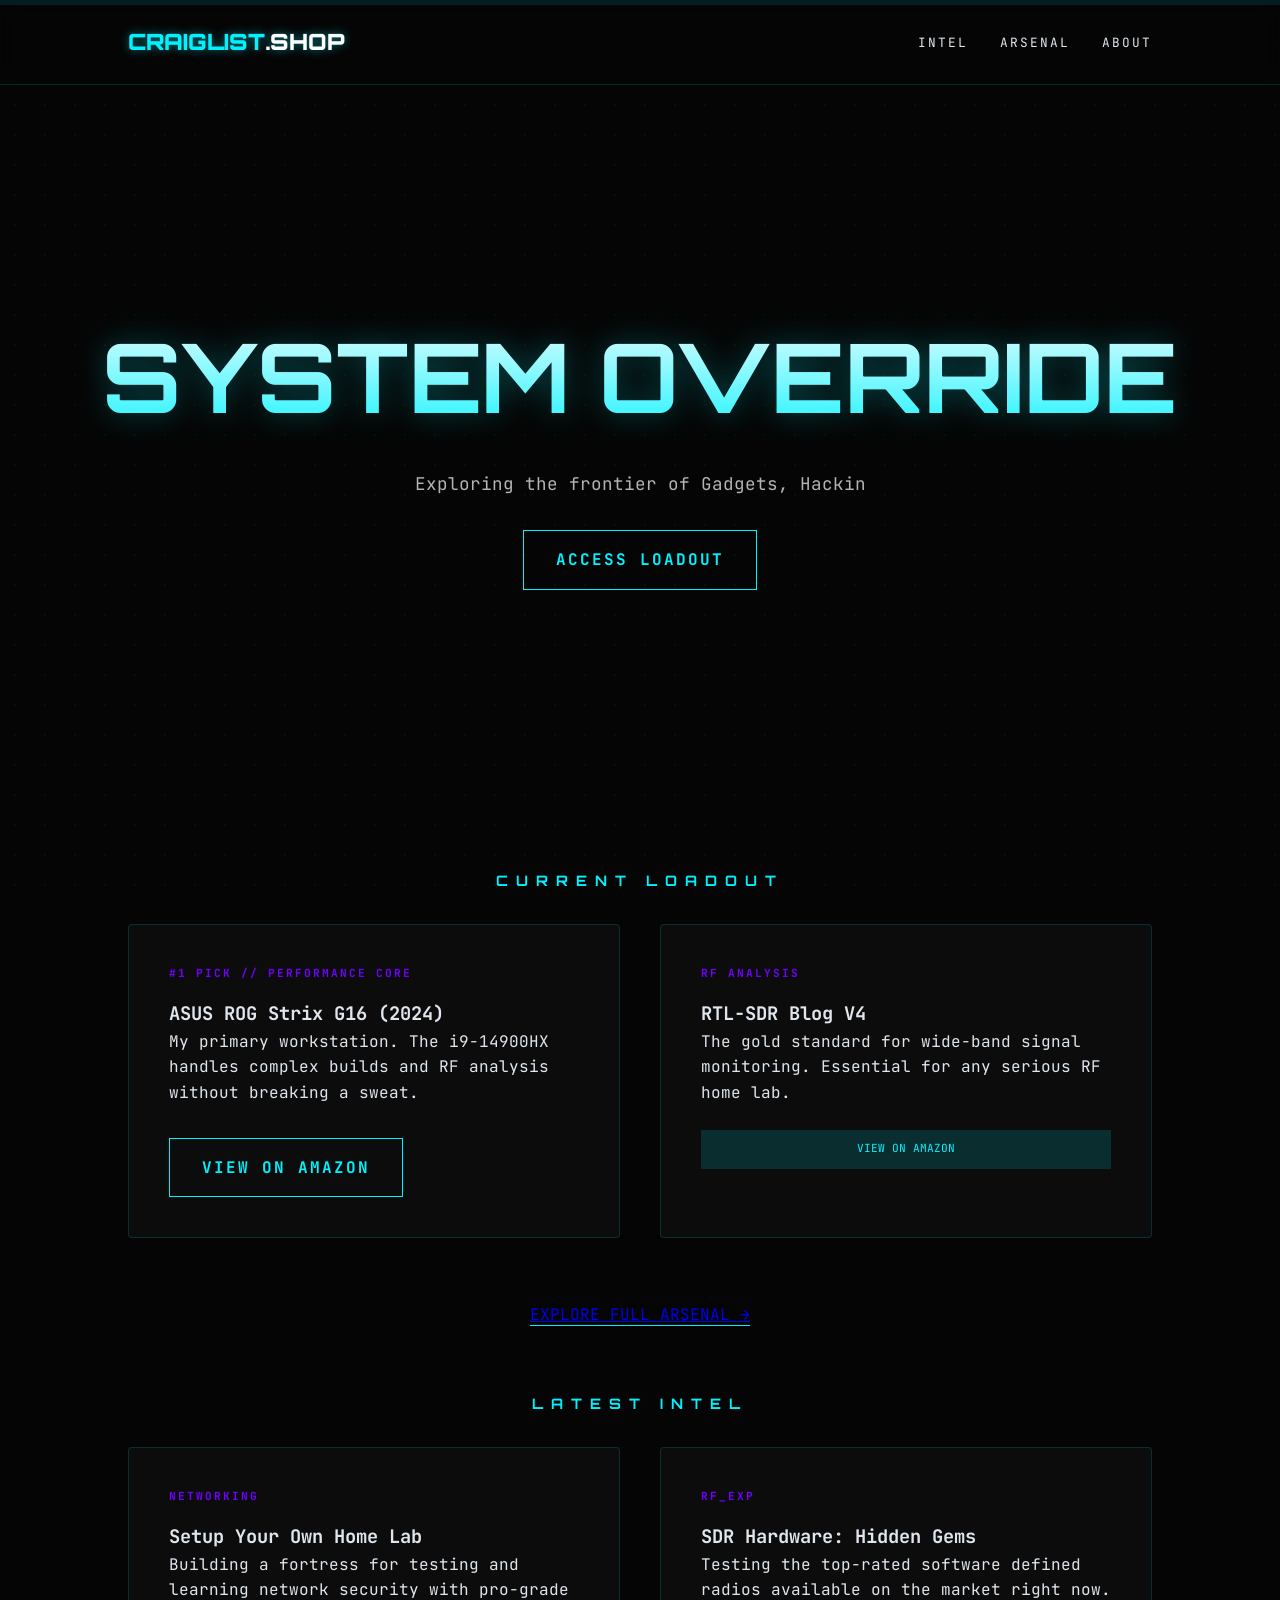
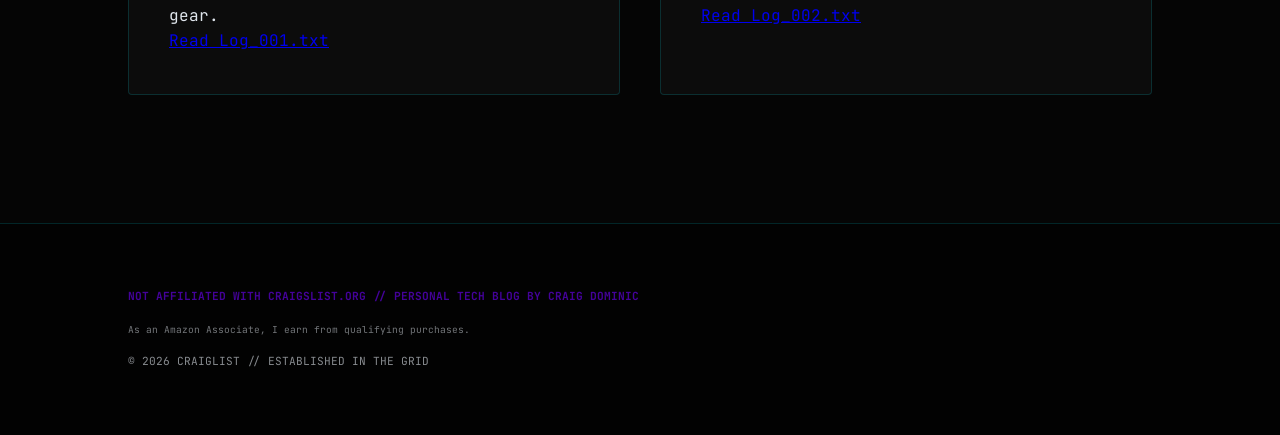
==== index.html @ 5b14e3fb "waiting for new changes to get arsenal lined up with the intended goal and the top gear sections" ====
<!DOCTYPE html>
<html lang="en">
<head>
    <meta charset="UTF-8">
    <meta name="viewport" content="width=device-width, initial-scale=1.0">
    <title>Craiglist | Expert Tech Reviews & RF Analysis</title>
    <link href="https://fonts.googleapis.com/css2?family=JetBrains+Mono:wght@400;700&family=Orbitron:wght@400;900&display=swap" rel="stylesheet">
    <link rel="stylesheet" href="styles.css">
</head>
<body>
    <div class="scanline"></div>
    <div class="grid-overlay"></div> 
    
    <header>
        <nav>
            <div class="logo">CRAIGLIST<span class="cursor-blink">.SHOP</span></div>
            <ul>
                <li><a href="#intel" class="nav-link">INTEL</a></li>
                <li><a href="arsenal.html" class="nav-link">ARSENAL</a></li>
                <li><a href="about.html" class="nav-link">ABOUT</a></li>
            </ul>
        </nav>
    </header>

    <section class="hero">
        <div class="hero-content">
            <h1 class="glitch" data-text="SYSTEM OVERRIDE">SYSTEM OVERRIDE</h1>
            <p class="subtitle" id="typewriter"></p>
            <div class="hero-actions">
                <a href="#loadout" class="btn-primary">ACCESS LOADOUT</a>
            </div>
        </div>
    </section>

    <main>
        <section id="loadout">
            <h2 class="section-title">CURRENT LOADOUT</h2>
            <div class="grid">
                <div class="item-card featured-item">
                    <div class="tag">#1 PICK // PERFORMANCE CORE</div>
                    <h3>ASUS ROG Strix G16 (2024)</h3>
                    <p>My primary workstation. The i9-14900HX handles complex builds and RF analysis without breaking a sweat.</p>
                    <a href="https://amzn.to/4rkGbmH" target="_blank" class="btn-primary" style="margin-top: 2rem;">VIEW ON AMAZON</a>
                </div>

                <div class="item-card">
                    <div class="tag">RF ANALYSIS</div>
                    <h3>RTL-SDR Blog V4</h3>
                    <p>The gold standard for wide-band signal monitoring. Essential for any serious RF home lab.</p>
                    <a href="https://amzn.to/3Fos7P3" target="_blank" class="btn-sm">VIEW ON AMAZON</a>
                </div>
            </div>
            
            <div style="text-align: center; margin-top: 4rem;">
                <a href="arsenal.html" class="nav-link" style="font-size: 1rem; border-bottom: 1px solid var(--primary);">EXPLORE FULL ARSENAL &rarr;</a>
            </div>
        </section>

        <section id="intel">
            <h2 class="section-title">LATEST INTEL</h2>
            <div class="grid">
                <article class="card">
                    <div class="tag">NETWORKING</div>
                    <h3>Setup Your Own Home Lab</h3>
                    <p>Building a fortress for testing and learning network security with pro-grade gear.</p>
                    <a href="#" class="read-more">Read Log_001.txt</a>
                </article>
                <article class="card">
                    <div class="tag">RF_EXP</div>
                    <h3>SDR Hardware: Hidden Gems</h3>
                    <p>Testing the top-rated software defined radios available on the market right now.</p>
                    <a href="#" class="read-more">Read Log_002.txt</a>
                </article>
            </div>
        </section>
    </main>

    <footer>
        <div class="footer-content">
            <p class="disclaimer">NOT AFFILIATED WITH CRAIGSLIST.ORG // PERSONAL TECH BLOG BY CRAIG DOMINIC</p>
            <p class="affiliate-disclosure" style="font-size: 0.6rem; opacity: 0.5; margin-bottom: 1rem;">
                As an Amazon Associate, I earn from qualifying purchases.
            </p>
            <p>&copy; 2026 CRAIGLIST // ESTABLISHED IN THE GRID</p>
        </div>
    </footer>

    <script>
        // 1. Typewriter Effect
        const text = "Exploring the frontier of Gadgets, Hacking, and Tech Culture.";
        let i = 0;
        const speed = 40; 
        const target = document.getElementById('typewriter');

        function typeWriter() {
            if (i < text.length) {
                target.innerHTML += text.charAt(i);
                i++;
                setTimeout(typeWriter, speed);
            }
        }
        window.onload = typeWriter;

        // 2. Mobile-Friendly Scroll Reveal
        const scrollCards = document.querySelectorAll('.card, .item-card');
        const observerOptions = { threshold: 0.15 };

        const observer = new IntersectionObserver((entries) => {
            entries.forEach(entry => {
                if (entry.isIntersecting) {
                    entry.target.style.opacity = "1";
                    entry.target.style.transform = "translateY(0) scale(1)";
                }
            });
        }, observerOptions);

        scrollCards.forEach(card => {
            card.style.opacity = "0";
            card.style.transform = "translateY(20px) scale(0.95)";
            card.style.transition = "all 0.6s cubic-bezier(0.175, 0.885, 0.32, 1.275)";
            observer.observe(card);
        });

        // 3. Desktop 3D Tilt Effect
        if (window.matchMedia("(min-width: 769px)").matches) {
            scrollCards.forEach(card => {
                card.addEventListener('mousemove', (e) => {
                    const rect = card.getBoundingClientRect();
                    const x = e.clientX - rect.left;
                    const y = e.clientY - rect.top;
                    const centerX = rect.width / 2;
                    const centerY = rect.height / 2;
                    const rotateX = (y - centerY) / 15;
                    const rotateY = (centerX - x) / 15;
                    card.style.transform = `perspective(1000px) rotateX(${rotateX}deg) rotateY(${rotateY}deg) scale3d(1.05, 1.05, 1.05)`;
                });
                card.addEventListener('mouseleave', () => {
                    card.style.transform = `perspective(1000px) rotateX(0deg) rotateY(0deg) scale3d(1, 1, 1)`;
                });
            });
        }
    </script>
</body>
</html>
---- styles.css ----
:root {
    --bg: #050505;
    --primary: #00f2ff; /* Modern Neon Cyan */
    --accent: #7000ff;  /* Cyber Purple */
    --text: #e0e6ed;
    --card-bg: rgba(255, 255, 255, 0.03);
    --border: rgba(0, 242, 255, 0.15);
}

* { margin: 0; padding: 0; box-sizing: border-box; cursor: crosshair; }

body {
    background-color: var(--bg);
    color: var(--text);
    font-family: 'JetBrains Mono', monospace;
    line-height: 1.6;
    overflow-x: hidden;
}

/* Background Texture */
.grid-overlay {
    position: fixed;
    top: 0; left: 0;
    width: 100%; height: 100%;
    background-image: radial-gradient(var(--border) 1px, transparent 1px);
    background-size: 30px 30px;
    z-index: -1;
    opacity: 0.3;
}

/* Scanline Effect */
.scanline {
    width: 100%; height: 5px;
    background: rgba(0, 242, 255, 0.1);
    position: fixed; top: 0; left: 0;
    pointer-events: none; z-index: 100;
    animation: scan 6s linear infinite;
}

@keyframes scan {
    0% { top: -100px; }
    100% { top: 100%; }
}

/* Navigation */
header {
    padding: 1.5rem 10%;
    backdrop-filter: blur(10px);
    border-bottom: 1px solid var(--border);
    position: sticky; top: 0; z-index: 50;
}

nav { display: flex; justify-content: space-between; align-items: center; }

.logo {
    font-family: 'Orbitron', sans-serif;
    font-weight: 900; font-size: 1.4rem;
    color: var(--primary);
    text-shadow: 0 0 10px rgba(0, 242, 255, 0.5);
}

.cursor-blink { animation: blink 1s step-end infinite; color: #fff; }
@keyframes blink { 50% { opacity: 0; } }

nav ul { display: flex; list-style: none; }
nav ul li { margin-left: 2rem; }
nav ul li a { 
    color: var(--text); 
    text-decoration: none; 
    font-size: 0.8rem; 
    letter-spacing: 2px;
    transition: 0.3s;
}
nav ul li a:hover { color: var(--primary); text-shadow: 0 0 5px var(--primary); }

/* Hero Section */
.hero {
    height: 80vh;
    display: flex; align-items: center; justify-content: center;
    text-align: center;
}

.hero h1 {
    font-family: 'Orbitron', sans-serif;
    font-size: clamp(3rem, 10vw, 6rem);
    margin-bottom: 1rem;
    background: linear-gradient(to bottom, #fff, var(--primary));
    -webkit-background-clip: text;
    -webkit-text-fill-color: transparent;
    filter: drop-shadow(0 0 15px rgba(0, 242, 255, 0.3));
}

.subtitle {
    font-size: 1.1rem;
    color: rgba(255,255,255,0.7);
    min-height: 1.6em; /* Prevents layout jump during typing */
}

/* Grid System */
.section-title {
    color: var(--primary);
    margin: 4rem 0 2rem; text-align: center;
    font-family: 'Orbitron', sans-serif;
    letter-spacing: 8px; font-size: 0.9rem;
}

.grid {
    display: grid;
    grid-template-columns: repeat(auto-fit, minmax(320px, 1fr));
    gap: 2.5rem; padding: 0 10%;
}

/* Glass Cards */
.card, .item-card {
    background: var(--card-bg);
    border: 1px solid var(--border);
    border-radius: 4px; /* Slight round for modern look */
    padding: 2.5rem;
    transition: transform 0.1s ease-out, border 0.3s;
    transform-style: preserve-3d;
}

.card:hover, .item-card:hover {
    border-color: var(--primary);
    box-shadow: 0 0 40px rgba(0, 242, 255, 0.1);
}

.tag { color: var(--accent); font-size: 0.7rem; font-weight: bold; margin-bottom: 1rem; letter-spacing: 2px; }

/* Buttons */
.btn-primary {
    display: inline-block;
    background: transparent;
    color: var(--primary);
    border: 1px solid var(--primary);
    padding: 1rem 2rem;
    text-decoration: none;
    font-weight: bold;
    margin-top: 2rem;
    transition: 0.3s;
    letter-spacing: 2px;
}

.btn-primary:hover {
    background: var(--primary);
    color: #000;
    box-shadow: 0 0 20px var(--primary);
}

.btn-sm {
    display: block;
    text-align: center;
    background: var(--border);
    color: var(--primary);
    padding: 0.6rem;
    text-decoration: none;
    font-size: 0.7rem;
    margin-top: 1.5rem;
    border: 1px solid transparent;
}

.btn-sm:hover { border-color: var(--primary); background: transparent; }

.about-content { padding: 4rem 0; max-width: 800px; margin: 0 auto; }

.about-content h1 { font-family: 'Plus Jakarta Sans', sans-serif; font-size: 3rem; margin-bottom: 2rem; }

.bio-text p { margin-bottom: 1.5rem; font-size: 1.1rem; color: var(--text-muted); }

.legal-box { 
    background: var(--accent); 
    padding: 2rem; 
    border-radius: 12px; 
    margin-top: 3rem; 
    border-left: 4px solid var(--primary);
}
.legal-box h3 { font-size: 0.9rem; margin-bottom: 0.5rem; color: var(--text-main); }
.legal-box p { font-size: 0.85rem; margin-bottom: 0; }

nav ul li a.active { color: var(--primary); }


/* arsenal layout */

/* Arsenal Specific Styles */
.arsenal-header { text-align: center; margin-bottom: 4rem; }
.arsenal-header h1 { font-family: 'Plus Jakarta Sans', sans-serif; font-size: 3.5rem; margin: 1rem 0; }

.featured-pick {
    background: var(--white);
    border: 1px solid #e2e8f0;
    border-radius: 24px;
    padding: 4rem;
    margin-bottom: 4rem;
    position: relative;
    overflow: hidden;
    box-shadow: 0 20px 40px rgba(0,0,0,0.03);
}

.pick-badge {
    position: absolute;
    top: 2rem; left: 2rem;
    background: var(--primary);
    color: white;
    padding: 0.5rem 1rem;
    border-radius: 6px;
    font-size: 0.7rem;
    font-weight: 800;
    letter-spacing: 1px;
}

.pick-info h2 { font-family: 'Plus Jakarta Sans', sans-serif; font-size: 2.5rem; margin-bottom: 1.5rem; }
.pick-description { font-size: 1.1rem; color: var(--text-muted); margin-bottom: 2rem; max-width: 700px; }

.spec-list { list-style: none; margin-bottom: 2.5rem; display: grid; grid-template-columns: 1fr 1fr; gap: 1rem; }
.spec-list li { font-size: 0.9rem; color: var(--text-main); }
.spec-list strong { color: var(--primary); }

.btn-amazon {
    display: inline-block;
    background: #FF9900; /* Amazon Orange */
    color: white;
    padding: 1rem 2.5rem;
    text-decoration: none;
    border-radius: 8px;
    font-weight: 700;
    transition: 0.3s;
}

.btn-amazon:hover { background: #e68a00; transform: translateY(-2px); box-shadow: 0 10px 20px rgba(255, 153, 0, 0.2); }

.placeholder { border: 2px dashed #e2e8f0; background: transparent; text-align: center; color: #94a3b8; }

/* Footer */
footer {
    margin-top: 8rem;
    padding: 4rem 10%;
    border-top: 1px solid var(--border);
    background: rgba(0,0,0,0.5);
}

.disclaimer {
    color: var(--accent);
    font-size: 0.7rem;
    margin-bottom: 1rem;
    font-weight: bold;
}

footer p { font-size: 0.7rem; opacity: 0.6; }
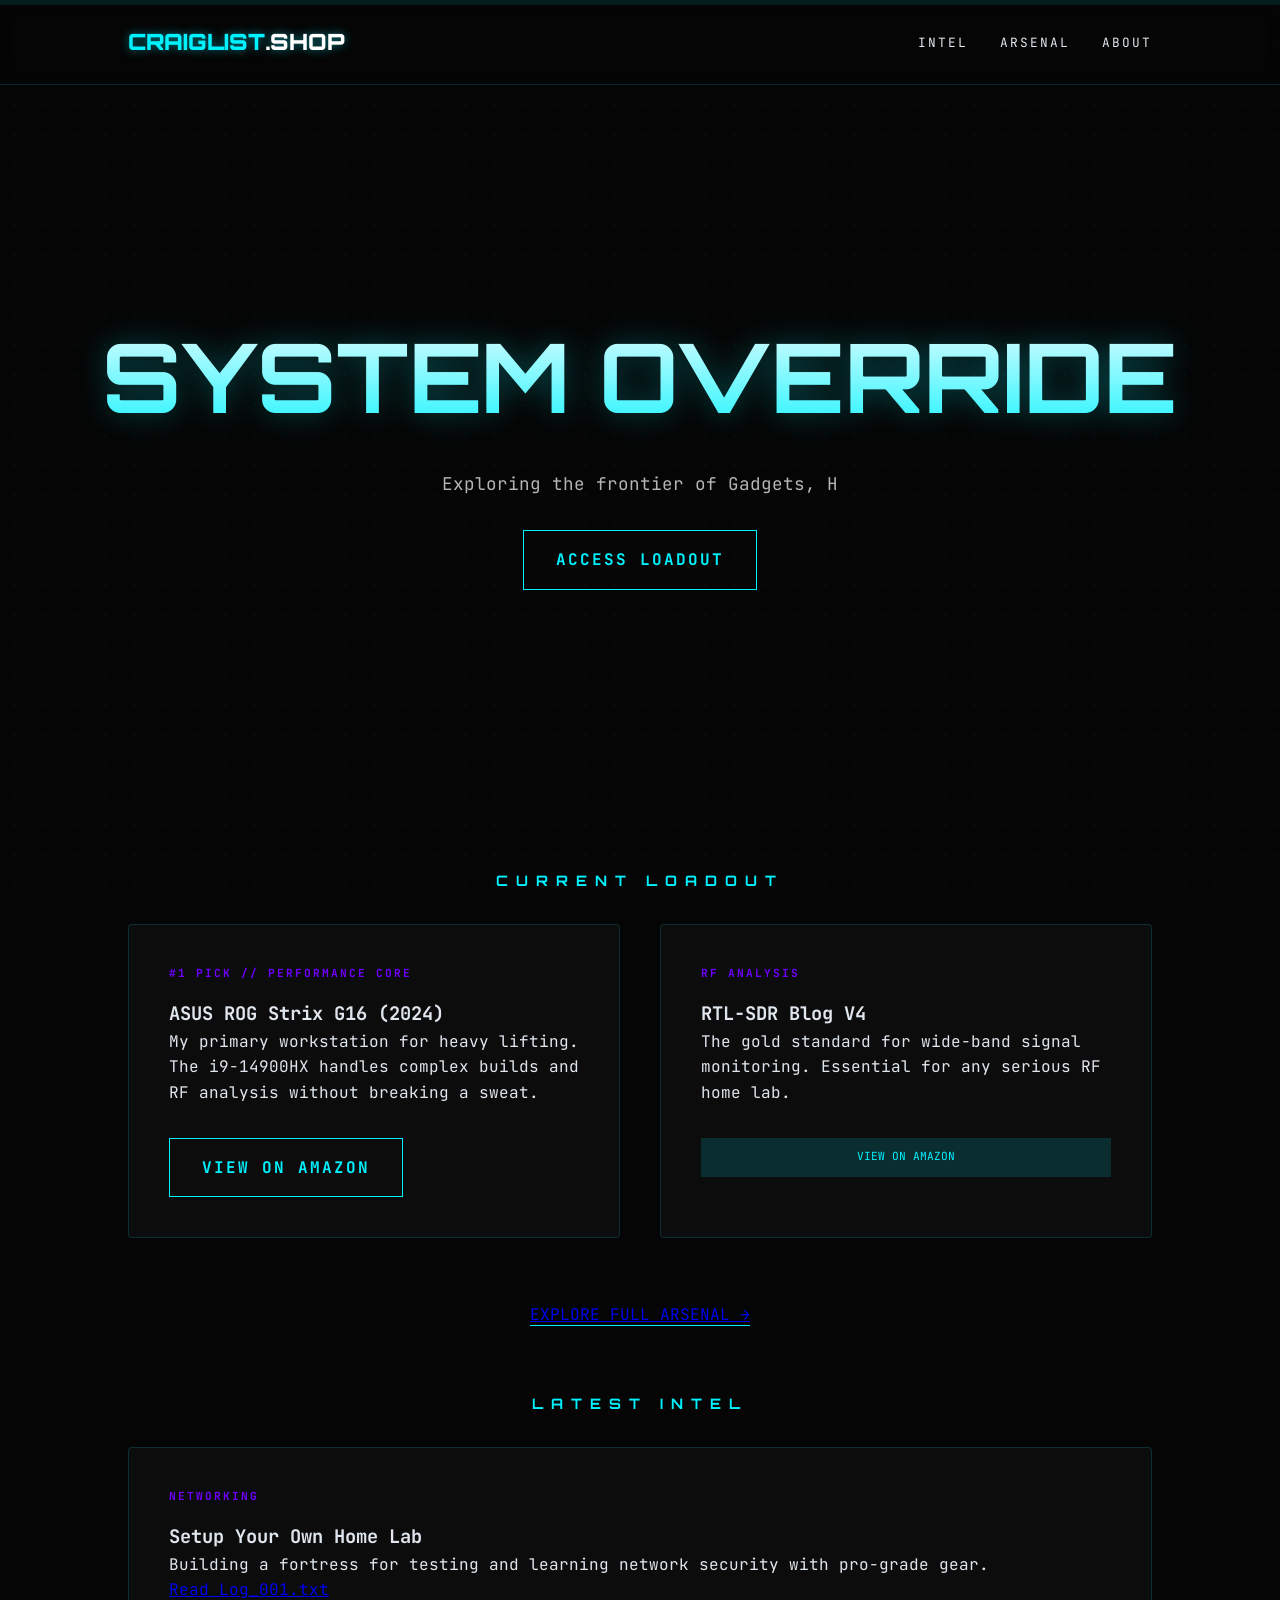
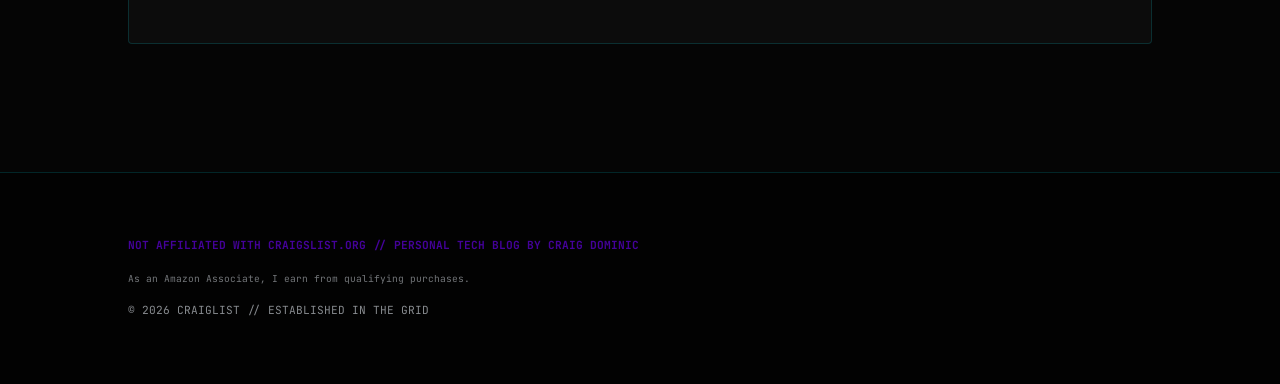
==== commit c50ce8f0: "created a data.json for adding new products to our page to make it simple in the future for adding a" ====
--- a/index.html
+++ b/index.html
@@ -35,21 +35,7 @@
     <main>
         <section id="loadout">
             <h2 class="section-title">CURRENT LOADOUT</h2>
-            <div class="grid">
-                <div class="item-card featured-item">
-                    <div class="tag">#1 PICK // PERFORMANCE CORE</div>
-                    <h3>ASUS ROG Strix G16 (2024)</h3>
-                    <p>My primary workstation. The i9-14900HX handles complex builds and RF analysis without breaking a sweat.</p>
-                    <a href="https://amzn.to/4rkGbmH" target="_blank" class="btn-primary" style="margin-top: 2rem;">VIEW ON AMAZON</a>
-                </div>
-
-                <div class="item-card">
-                    <div class="tag">RF ANALYSIS</div>
-                    <h3>RTL-SDR Blog V4</h3>
-                    <p>The gold standard for wide-band signal monitoring. Essential for any serious RF home lab.</p>
-                    <a href="https://amzn.to/3Fos7P3" target="_blank" class="btn-sm">VIEW ON AMAZON</a>
-                </div>
-            </div>
+            <div id="homepage-loadout-grid" class="grid"></div>
             
             <div style="text-align: center; margin-top: 4rem;">
                 <a href="arsenal.html" class="nav-link" style="font-size: 1rem; border-bottom: 1px solid var(--primary);">EXPLORE FULL ARSENAL &rarr;</a>
@@ -64,12 +50,6 @@
                     <h3>Setup Your Own Home Lab</h3>
                     <p>Building a fortress for testing and learning network security with pro-grade gear.</p>
                     <a href="#" class="read-more">Read Log_001.txt</a>
-                </article>
-                <article class="card">
-                    <div class="tag">RF_EXP</div>
-                    <h3>SDR Hardware: Hidden Gems</h3>
-                    <p>Testing the top-rated software defined radios available on the market right now.</p>
-                    <a href="#" class="read-more">Read Log_002.txt</a>
                 </article>
             </div>
         </section>
@@ -86,58 +66,70 @@
     </footer>
 
     <script>
-        // 1. Typewriter Effect
+        // 1. Fetch JSON Data and Populate Homepage
+        fetch('data.json')
+            .then(response => response.json())
+            .then(data => {
+                const grid = document.getElementById('homepage-loadout-grid');
+                // We only want the first 2 items for the homepage
+                const topTwo = data.loadout.slice(0, 2);
+
+                topTwo.forEach((item, index) => {
+                    const card = document.createElement('div');
+                    card.className = index === 0 ? 'item-card featured-item' : 'item-card';
+                    card.innerHTML = `
+                        <div class="tag">${index === 0 ? '#1 PICK // ' : ''}${item.category}</div>
+                        <h3>${item.name}</h3>
+                        <p>${item.description}</p>
+                        <a href="${item.link}" target="_blank" class="${index === 0 ? 'btn-primary' : 'btn-sm'}" style="margin-top: 2rem;">VIEW ON AMAZON</a>
+                    `;
+                    grid.appendChild(card);
+                    // Initialize animations for new cards
+                    observeCard(card);
+                });
+            });
+
+        // 2. Typewriter Effect
         const text = "Exploring the frontier of Gadgets, Hacking, and Tech Culture.";
         let i = 0;
-        const speed = 40; 
         const target = document.getElementById('typewriter');
-
         function typeWriter() {
             if (i < text.length) {
                 target.innerHTML += text.charAt(i);
                 i++;
-                setTimeout(typeWriter, speed);
+                setTimeout(typeWriter, 40);
             }
         }
         window.onload = typeWriter;
 
-        // 2. Mobile-Friendly Scroll Reveal
-        const scrollCards = document.querySelectorAll('.card, .item-card');
-        const observerOptions = { threshold: 0.15 };
-
-        const observer = new IntersectionObserver((entries) => {
-            entries.forEach(entry => {
-                if (entry.isIntersecting) {
-                    entry.target.style.opacity = "1";
-                    entry.target.style.transform = "translateY(0) scale(1)";
-                }
-            });
-        }, observerOptions);
-
-        scrollCards.forEach(card => {
+        // 3. Animation Logic (Scroll Reveal & 3D Tilt)
+        function observeCard(card) {
             card.style.opacity = "0";
             card.style.transform = "translateY(20px) scale(0.95)";
             card.style.transition = "all 0.6s cubic-bezier(0.175, 0.885, 0.32, 1.275)";
+            
+            const observer = new IntersectionObserver((entries) => {
+                entries.forEach(entry => {
+                    if (entry.isIntersecting) {
+                        entry.target.style.opacity = "1";
+                        entry.target.style.transform = "translateY(0) scale(1)";
+                    }
+                });
+            }, { threshold: 0.15 });
+            
             observer.observe(card);
-        });
 
-        // 3. Desktop 3D Tilt Effect
-        if (window.matchMedia("(min-width: 769px)").matches) {
-            scrollCards.forEach(card => {
+            if (window.matchMedia("(min-width: 769px)").matches) {
                 card.addEventListener('mousemove', (e) => {
                     const rect = card.getBoundingClientRect();
-                    const x = e.clientX - rect.left;
-                    const y = e.clientY - rect.top;
-                    const centerX = rect.width / 2;
-                    const centerY = rect.height / 2;
-                    const rotateX = (y - centerY) / 15;
-                    const rotateY = (centerX - x) / 15;
+                    const rotateX = (e.clientY - rect.top - rect.height/2) / 15;
+                    const rotateY = (rect.width/2 - (e.clientX - rect.left)) / 15;
                     card.style.transform = `perspective(1000px) rotateX(${rotateX}deg) rotateY(${rotateY}deg) scale3d(1.05, 1.05, 1.05)`;
                 });
                 card.addEventListener('mouseleave', () => {
                     card.style.transform = `perspective(1000px) rotateX(0deg) rotateY(0deg) scale3d(1, 1, 1)`;
                 });
-            });
+            }
         }
     </script>
 </body>
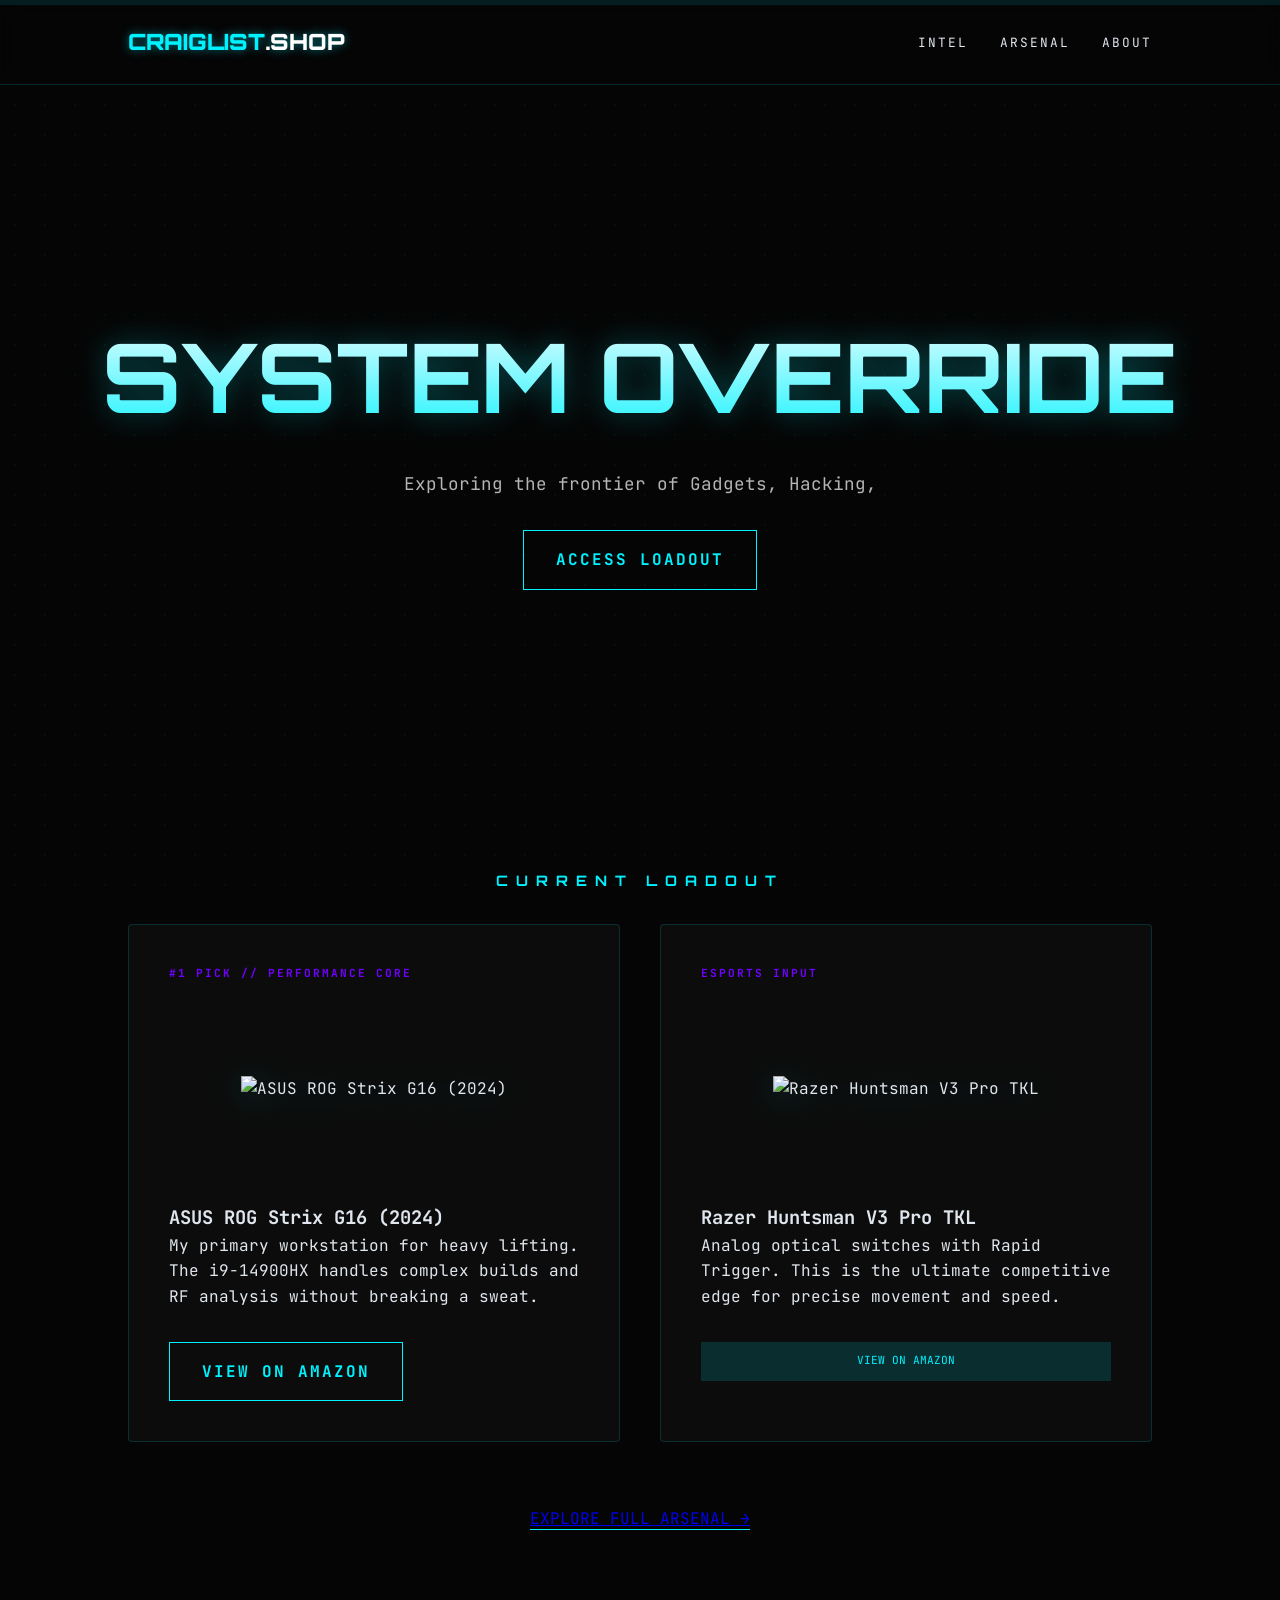
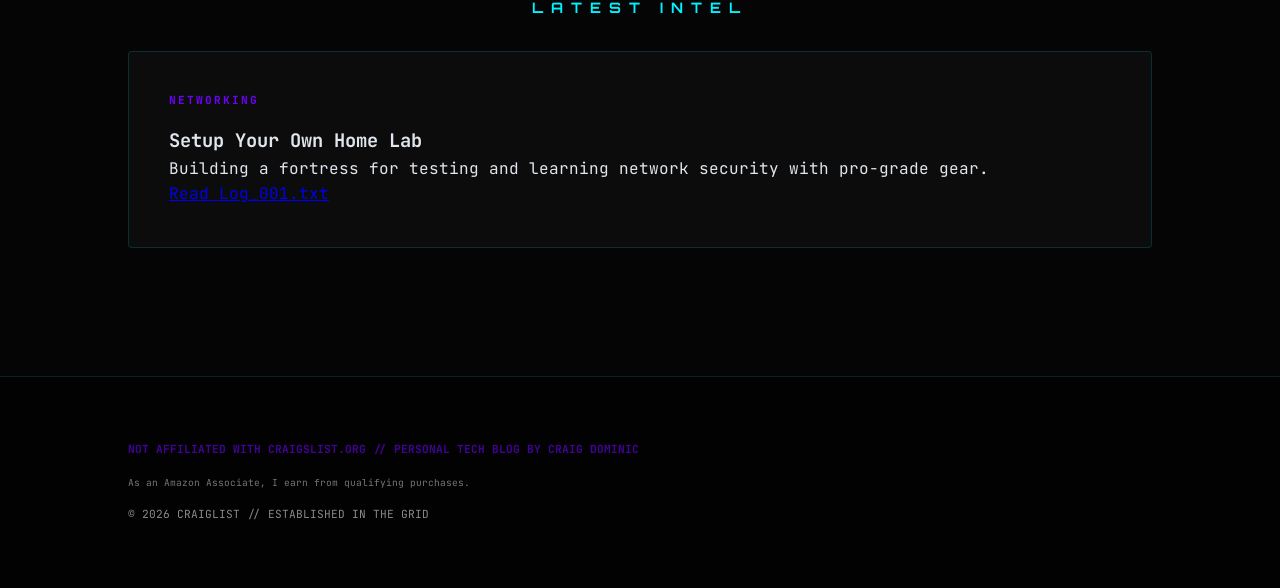
==== commit e229ca43: "adding support for images still" ====
--- a/index.html
+++ b/index.html
@@ -66,28 +66,35 @@
     </footer>
 
     <script>
-        // 1. Fetch JSON Data and Populate Homepage
+        // 1. Fetch JSON Data and Populate Homepage with Images
         fetch('data.json')
             .then(response => response.json())
             .then(data => {
                 const grid = document.getElementById('homepage-loadout-grid');
-                // We only want the first 2 items for the homepage
+                // Slice for Top 2 items on Home Page
                 const topTwo = data.loadout.slice(0, 2);
 
                 topTwo.forEach((item, index) => {
                     const card = document.createElement('div');
                     card.className = index === 0 ? 'item-card featured-item' : 'item-card';
+                    
                     card.innerHTML = `
                         <div class="tag">${index === 0 ? '#1 PICK // ' : ''}${item.category}</div>
+                        
+                        <div class="card-img-wrapper">
+                            <img src="${item.image}" alt="${item.name}" class="home-card-img">
+                        </div>
+
                         <h3>${item.name}</h3>
                         <p>${item.description}</p>
                         <a href="${item.link}" target="_blank" class="${index === 0 ? 'btn-primary' : 'btn-sm'}" style="margin-top: 2rem;">VIEW ON AMAZON</a>
                     `;
+                    
                     grid.appendChild(card);
-                    // Initialize animations for new cards
                     observeCard(card);
                 });
-            });
+            })
+            .catch(err => console.error("Error loading loadout data:", err));
 
         // 2. Typewriter Effect
         const text = "Exploring the frontier of Gadgets, Hacking, and Tech Culture.";
--- a/styles.css
+++ b/styles.css
@@ -231,6 +231,125 @@
 
 .placeholder { border: 2px dashed #e2e8f0; background: transparent; text-align: center; color: #94a3b8; }
 
+/*mobile*/ 
+
+/* Mobile Optimization Overrides */
+@media (max-width: 768px) {
+    * { cursor: auto; } /* Remove crosshair on mobile */
+
+    header {
+        padding: 1rem 5%;
+    }
+
+    nav {
+        flex-direction: column;
+        gap: 1rem;
+    }
+
+    nav ul {
+        gap: 1rem;
+        justify-content: center;
+        width: 100%;
+    }
+
+    .hero h1 {
+        font-size: 2.5rem; /* Scales down the big header */
+    }
+
+    .grid {
+        padding: 0 5%;
+        grid-template-columns: 1fr; /* Single column on mobile */
+    }
+
+    .featured-pick {
+        padding: 2rem 1.5rem;
+    }
+
+    .pick-info h2 {
+        font-size: 1.8rem;
+    }
+
+    .spec-list {
+        grid-template-columns: 1fr; /* Specs stack on mobile */
+    }
+
+    /* Keep the glass effect strong on mobile */
+    .card, .item-card, .featured-pick {
+        backdrop-filter: blur(15px);
+        -webkit-backdrop-filter: blur(15px);
+    }
+
+} 
+
+/*new layout design for product images */
+
+/* Arsenal Side-by-Side Layout */
+.flex-layout {
+    display: flex;
+    align-items: center;
+    justify-content: space-between;
+    gap: 3rem;
+}
+
+.pick-info {
+    flex: 1; /* Takes up most of the space */
+}
+
+.pick-image {
+    flex: 0 0 350px; /* Fixed width for the image area */
+    display: flex;
+    justify-content: center;
+}
+
+.pick-image img {
+    width: 100%;
+    max-height: 300px;
+    object-fit: contain;
+    border-radius: 12px;
+    filter: drop-shadow(0 10px 20px rgba(0,0,0,0.2));
+}
+
+/* Mobile Fix: Stack them when screen is small */
+@media (max-width: 992px) {
+    .flex-layout {
+        flex-direction: column-reverse;
+        text-align: center;
+    }
+    .pick-image {
+        flex: 0 0 auto;
+        width: 100%;
+        margin-bottom: 2rem;
+    }
+    .spec-list {
+        grid-template-columns: 1fr;
+    }
+}
+
+/*adding product images styles to index page*/
+
+.card-img-wrapper {
+    width: 100%;
+    height: 180px; /* Fixed height for homepage grid consistency */
+    display: flex;
+    justify-content: center;
+    align-items: center;
+    margin-bottom: 1.5rem;
+    overflow: hidden;
+}
+
+.home-card-img {
+    max-width: 100%;
+    max-height: 100%;
+    object-fit: contain;
+    filter: drop-shadow(0 5px 15px rgba(0, 242, 255, 0.2));
+    transition: 0.3s ease;
+}
+
+.item-card:hover .home-card-img {
+    transform: scale(1.1);
+    filter: drop-shadow(0 5px 20px rgba(0, 242, 255, 0.4));
+}
+
 /* Footer */
 footer {
     margin-top: 8rem;
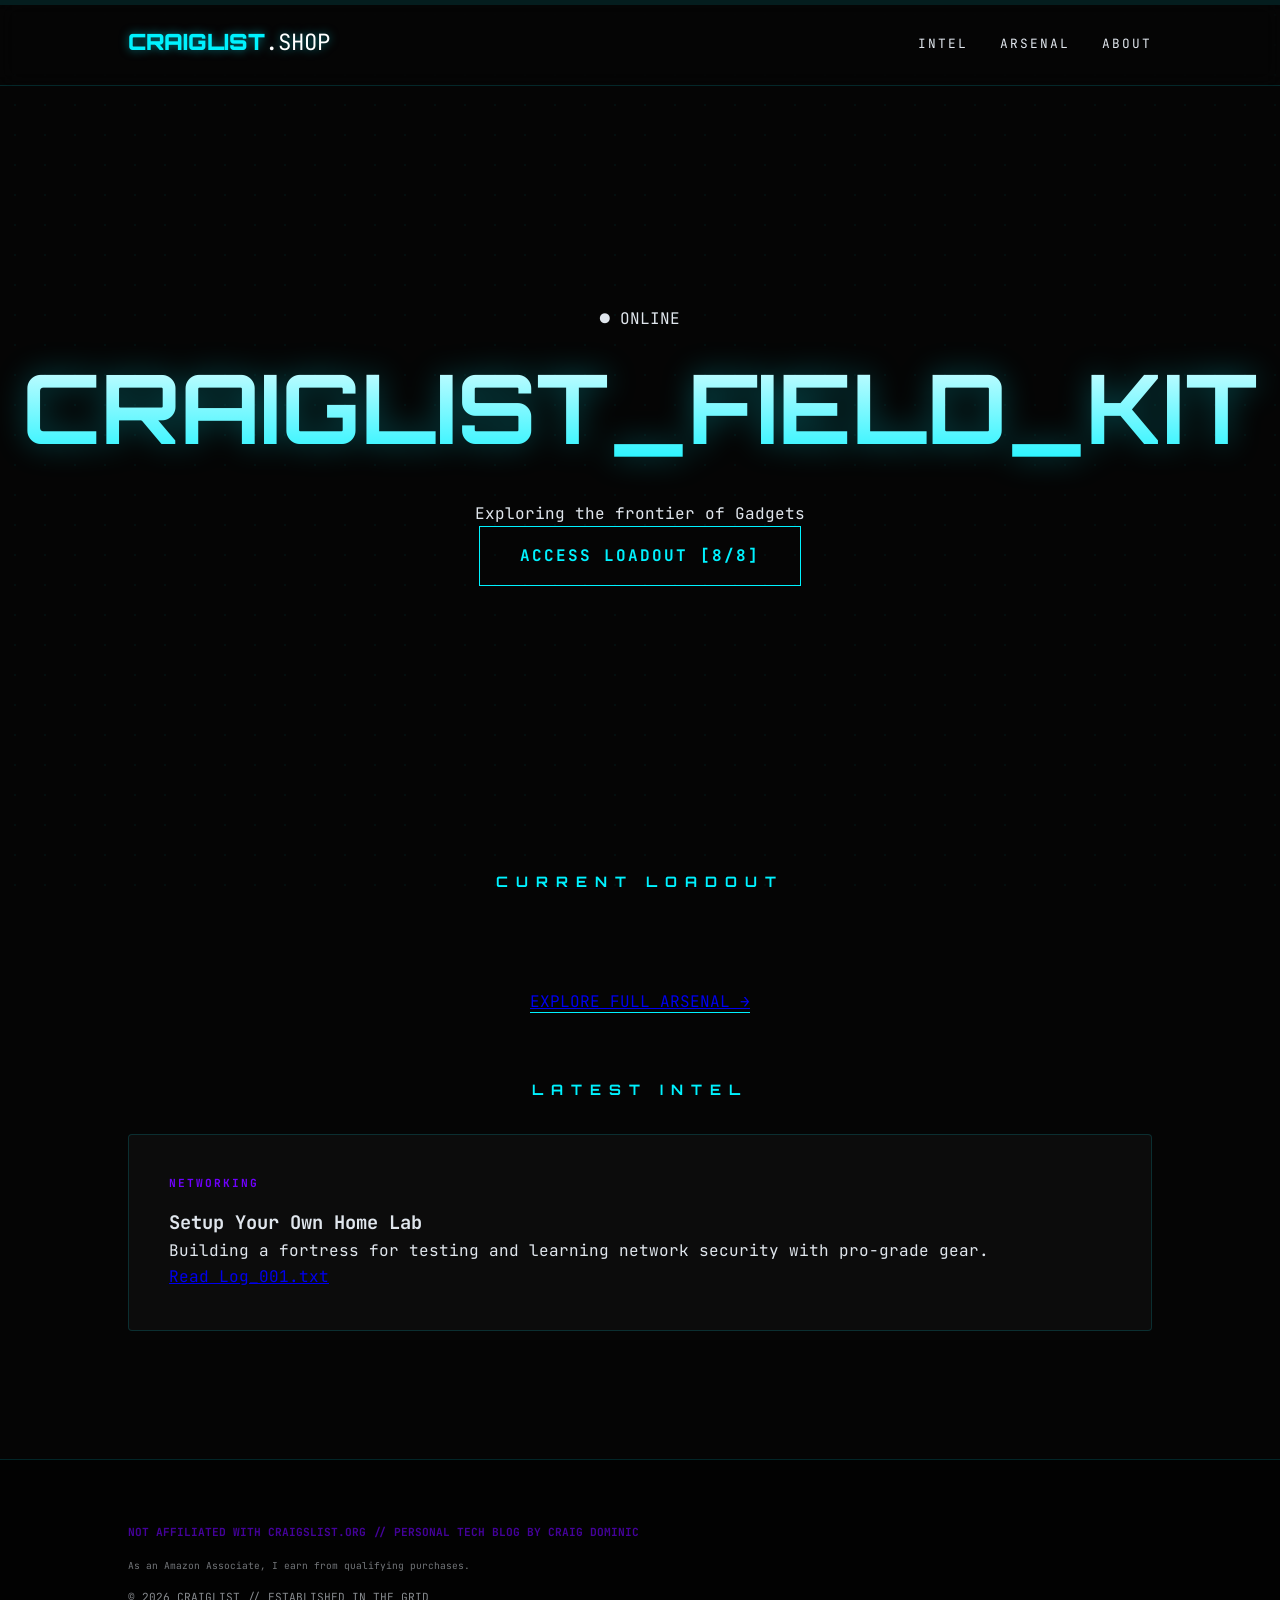
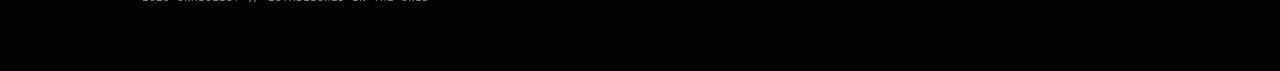
==== commit 83f78fbc: "adding more new products to our list." ====
--- a/index.html
+++ b/index.html
@@ -23,14 +23,21 @@
     </header>
 
     <section class="hero">
-        <div class="hero-content">
-            <h1 class="glitch" data-text="SYSTEM OVERRIDE">SYSTEM OVERRIDE</h1>
-            <p class="subtitle" id="typewriter"></p>
-            <div class="hero-actions">
-                <a href="#loadout" class="btn-primary">ACCESS LOADOUT</a>
-            </div>
+    <div class="hero-content">
+        <div class="terminal-header">
+            <span class="status-indicator">● ONLINE</span>
+            <h1 class="glitch" data-text="CRAIGLIST_FIELD_KIT">CRAIGLIST_FIELD_KIT</h1>
         </div>
-    </section>
+        
+        <div class="status-log">
+            <p id="typewriter" class="terminal-text"></p>
+        </div>
+
+        <div class="hero-actions">
+            <a href="#loadout" class="btn-primary">ACCESS LOADOUT [8/8]</a>
+        </div>
+    </div>
+</section>
 
     <main>
         <section id="loadout">
--- a/styles.css
+++ b/styles.css
@@ -1,3 +1,4 @@
+/* --- ROOT VARIABLES --- */
 :root {
     --bg: #050505;
     --primary: #00f2ff; /* Modern Neon Cyan */
@@ -5,8 +6,11 @@
     --text: #e0e6ed;
     --card-bg: rgba(255, 255, 255, 0.03);
     --border: rgba(0, 242, 255, 0.15);
-}
-
+    --white: #ffffff;
+    --text-muted: #94a3b8;
+}
+
+/* --- GLOBAL STYLES --- */
 * { margin: 0; padding: 0; box-sizing: border-box; cursor: crosshair; }
 
 body {
@@ -17,7 +21,7 @@
     overflow-x: hidden;
 }
 
-/* Background Texture */
+/* --- BACKGROUND & EFFECTS --- */
 .grid-overlay {
     position: fixed;
     top: 0; left: 0;
@@ -28,7 +32,6 @@
     opacity: 0.3;
 }
 
-/* Scanline Effect */
 .scanline {
     width: 100%; height: 5px;
     background: rgba(0, 242, 255, 0.1);
@@ -42,7 +45,7 @@
     100% { top: 100%; }
 }
 
-/* Navigation */
+/* --- NAVIGATION --- */
 header {
     padding: 1.5rem 10%;
     backdrop-filter: blur(10px);
@@ -59,6 +62,7 @@
     text-shadow: 0 0 10px rgba(0, 242, 255, 0.5);
 }
 
+.logo span { font-family: 'JetBrains Mono', monospace; font-weight: 400; }
 .cursor-blink { animation: blink 1s step-end infinite; color: #fff; }
 @keyframes blink { 50% { opacity: 0; } }
 
@@ -71,9 +75,9 @@
     letter-spacing: 2px;
     transition: 0.3s;
 }
-nav ul li a:hover { color: var(--primary); text-shadow: 0 0 5px var(--primary); }
-
-/* Hero Section */
+nav ul li a:hover, nav ul li a.active { color: var(--primary); text-shadow: 0 0 5px var(--primary); }
+
+/* --- HERO SECTION --- */
 .hero {
     height: 80vh;
     display: flex; align-items: center; justify-content: center;
@@ -93,10 +97,10 @@
 .subtitle {
     font-size: 1.1rem;
     color: rgba(255,255,255,0.7);
-    min-height: 1.6em; /* Prevents layout jump during typing */
-}
-
-/* Grid System */
+    min-height: 1.6em;
+}
+
+/* --- GRID & CARDS --- */
 .section-title {
     color: var(--primary);
     margin: 4rem 0 2rem; text-align: center;
@@ -110,11 +114,10 @@
     gap: 2.5rem; padding: 0 10%;
 }
 
-/* Glass Cards */
 .card, .item-card {
     background: var(--card-bg);
     border: 1px solid var(--border);
-    border-radius: 4px; /* Slight round for modern look */
+    border-radius: 4px;
     padding: 2.5rem;
     transition: transform 0.1s ease-out, border 0.3s;
     transform-style: preserve-3d;
@@ -127,16 +130,92 @@
 
 .tag { color: var(--accent); font-size: 0.7rem; font-weight: bold; margin-bottom: 1rem; letter-spacing: 2px; }
 
-/* Buttons */
+/* --- PRODUCT IMAGES (INDEX) --- */
+.card-img-wrapper {
+    width: 100%;
+    height: 180px;
+    display: flex;
+    justify-content: center;
+    align-items: center;
+    margin-bottom: 1.5rem;
+    overflow: hidden;
+}
+
+.home-card-img {
+    max-width: 100%;
+    max-height: 100%;
+    object-fit: contain;
+    filter: drop-shadow(0 5px 15px rgba(0, 242, 255, 0.2));
+    transition: 0.3s ease;
+}
+
+.item-card:hover .home-card-img {
+    transform: scale(1.1);
+    filter: drop-shadow(0 5px 20px rgba(0, 242, 255, 0.4));
+}
+
+/* --- ARSENAL SPECIFIC LAYOUT --- */
+.arsenal-header { text-align: center; margin-bottom: 4rem; }
+.arsenal-header h1 { font-family: 'Plus Jakarta Sans', sans-serif; font-size: 3.5rem; margin: 1rem 0; }
+
+.featured-pick {
+    background: var(--card-bg);
+    border: 1px solid var(--border);
+    border-radius: 24px;
+    padding: 4rem;
+    margin-bottom: 4rem;
+    position: relative;
+    overflow: hidden;
+    backdrop-filter: blur(15px);
+}
+
+.flex-layout {
+    display: flex;
+    align-items: center;
+    justify-content: space-between;
+    gap: 3rem;
+}
+
+.pick-info { flex: 1; }
+.pick-badge {
+    position: absolute;
+    top: 2rem; left: 2rem;
+    background: var(--primary);
+    color: #000;
+    padding: 0.5rem 1rem;
+    border-radius: 6px;
+    font-size: 0.7rem;
+    font-weight: 800;
+    letter-spacing: 1px;
+}
+
+.pick-image {
+    flex: 0 0 350px;
+    display: flex;
+    justify-content: center;
+}
+
+.pick-image img {
+    width: 100%;
+    max-height: 300px;
+    object-fit: contain;
+    border-radius: 12px;
+    filter: drop-shadow(0 10px 20px rgba(0,0,0,0.2));
+}
+
+.spec-list { list-style: none; margin-bottom: 2.5rem; display: grid; grid-template-columns: 1fr 1fr; gap: 1rem; }
+.spec-list li { font-size: 0.9rem; color: var(--text); }
+.spec-list strong { color: var(--primary); }
+
+/* --- BUTTONS --- */
 .btn-primary {
     display: inline-block;
     background: transparent;
     color: var(--primary);
     border: 1px solid var(--primary);
-    padding: 1rem 2rem;
+    padding: 1rem 2.5rem;
     text-decoration: none;
     font-weight: bold;
-    margin-top: 2rem;
     transition: 0.3s;
     letter-spacing: 2px;
 }
@@ -146,6 +225,19 @@
     color: #000;
     box-shadow: 0 0 20px var(--primary);
 }
+
+.btn-amazon {
+    display: inline-block;
+    background: #FF9900; 
+    color: white;
+    padding: 1rem 2.5rem;
+    text-decoration: none;
+    border-radius: 8px;
+    font-weight: 700;
+    transition: 0.3s;
+}
+
+.btn-amazon:hover { background: #e68a00; transform: translateY(-2px); box-shadow: 0 10px 20px rgba(255, 153, 0, 0.2); }
 
 .btn-sm {
     display: block;
@@ -159,157 +251,20 @@
     border: 1px solid transparent;
 }
 
-.btn-sm:hover { border-color: var(--primary); background: transparent; }
-
-.about-content { padding: 4rem 0; max-width: 800px; margin: 0 auto; }
-
-.about-content h1 { font-family: 'Plus Jakarta Sans', sans-serif; font-size: 3rem; margin-bottom: 2rem; }
-
-.bio-text p { margin-bottom: 1.5rem; font-size: 1.1rem; color: var(--text-muted); }
-
-.legal-box { 
-    background: var(--accent); 
-    padding: 2rem; 
-    border-radius: 12px; 
-    margin-top: 3rem; 
-    border-left: 4px solid var(--primary);
-}
-.legal-box h3 { font-size: 0.9rem; margin-bottom: 0.5rem; color: var(--text-main); }
-.legal-box p { font-size: 0.85rem; margin-bottom: 0; }
-
-nav ul li a.active { color: var(--primary); }
-
-
-/* arsenal layout */
-
-/* Arsenal Specific Styles */
-.arsenal-header { text-align: center; margin-bottom: 4rem; }
-.arsenal-header h1 { font-family: 'Plus Jakarta Sans', sans-serif; font-size: 3.5rem; margin: 1rem 0; }
-
-.featured-pick {
-    background: var(--white);
-    border: 1px solid #e2e8f0;
-    border-radius: 24px;
-    padding: 4rem;
-    margin-bottom: 4rem;
-    position: relative;
-    overflow: hidden;
-    box-shadow: 0 20px 40px rgba(0,0,0,0.03);
-}
-
-.pick-badge {
-    position: absolute;
-    top: 2rem; left: 2rem;
-    background: var(--primary);
-    color: white;
-    padding: 0.5rem 1rem;
-    border-radius: 6px;
-    font-size: 0.7rem;
-    font-weight: 800;
-    letter-spacing: 1px;
-}
-
-.pick-info h2 { font-family: 'Plus Jakarta Sans', sans-serif; font-size: 2.5rem; margin-bottom: 1.5rem; }
-.pick-description { font-size: 1.1rem; color: var(--text-muted); margin-bottom: 2rem; max-width: 700px; }
-
-.spec-list { list-style: none; margin-bottom: 2.5rem; display: grid; grid-template-columns: 1fr 1fr; gap: 1rem; }
-.spec-list li { font-size: 0.9rem; color: var(--text-main); }
-.spec-list strong { color: var(--primary); }
-
-.btn-amazon {
-    display: inline-block;
-    background: #FF9900; /* Amazon Orange */
-    color: white;
-    padding: 1rem 2.5rem;
-    text-decoration: none;
-    border-radius: 8px;
-    font-weight: 700;
-    transition: 0.3s;
-}
-
-.btn-amazon:hover { background: #e68a00; transform: translateY(-2px); box-shadow: 0 10px 20px rgba(255, 153, 0, 0.2); }
-
-.placeholder { border: 2px dashed #e2e8f0; background: transparent; text-align: center; color: #94a3b8; }
-
-/*mobile*/ 
-
-/* Mobile Optimization Overrides */
-@media (max-width: 768px) {
-    * { cursor: auto; } /* Remove crosshair on mobile */
-
-    header {
-        padding: 1rem 5%;
-    }
-
-    nav {
-        flex-direction: column;
-        gap: 1rem;
-    }
-
-    nav ul {
-        gap: 1rem;
-        justify-content: center;
-        width: 100%;
-    }
-
-    .hero h1 {
-        font-size: 2.5rem; /* Scales down the big header */
-    }
-
-    .grid {
-        padding: 0 5%;
-        grid-template-columns: 1fr; /* Single column on mobile */
-    }
-
-    .featured-pick {
-        padding: 2rem 1.5rem;
-    }
-
-    .pick-info h2 {
-        font-size: 1.8rem;
-    }
-
-    .spec-list {
-        grid-template-columns: 1fr; /* Specs stack on mobile */
-    }
-
-    /* Keep the glass effect strong on mobile */
-    .card, .item-card, .featured-pick {
-        backdrop-filter: blur(15px);
-        -webkit-backdrop-filter: blur(15px);
-    }
-
-} 
-
-/*new layout design for product images */
-
-/* Arsenal Side-by-Side Layout */
-.flex-layout {
-    display: flex;
-    align-items: center;
-    justify-content: space-between;
-    gap: 3rem;
-}
-
-.pick-info {
-    flex: 1; /* Takes up most of the space */
-}
-
-.pick-image {
-    flex: 0 0 350px; /* Fixed width for the image area */
-    display: flex;
-    justify-content: center;
-}
-
-.pick-image img {
-    width: 100%;
-    max-height: 300px;
-    object-fit: contain;
-    border-radius: 12px;
-    filter: drop-shadow(0 10px 20px rgba(0,0,0,0.2));
-}
-
-/* Mobile Fix: Stack them when screen is small */
+/* --- FOOTER --- */
+footer {
+    margin-top: 8rem;
+    padding: 4rem 10%;
+    border-top: 1px solid var(--border);
+    background: rgba(0,0,0,0.5);
+}
+
+.disclaimer { color: var(--accent); font-size: 0.7rem; margin-bottom: 1rem; font-weight: bold; }
+footer p { font-size: 0.7rem; opacity: 0.6; }
+
+/* --- MOBILE OPTIMIZATION (BREAKPOINTS) --- */
+
+/* Medium Devices (Tablets/Laptops) */
 @media (max-width: 992px) {
     .flex-layout {
         flex-direction: column-reverse;
@@ -320,49 +275,26 @@
         width: 100%;
         margin-bottom: 2rem;
     }
-    .spec-list {
-        grid-template-columns: 1fr;
+}
+
+/* Small Devices (Phones) */
+@media (max-width: 768px) {
+    * { cursor: auto; }
+
+    header { padding: 1rem 5%; }
+    nav { flex-direction: column; gap: 1rem; }
+    nav ul { gap: 1rem; justify-content: center; width: 100%; }
+
+    .hero h1 { font-size: 2.5rem; }
+    .grid { padding: 0 5%; grid-template-columns: 1fr; }
+
+    .featured-pick { padding: 2rem 1.5rem; }
+    .pick-info h2 { font-size: 1.8rem; }
+    .spec-list { grid-template-columns: 1fr; }
+
+    /* Button full-width on mobile for easier tapping */
+    .btn-primary, .btn-amazon, .btn-sm {
+        width: 100%;
+        text-align: center;
     }
-}
-
-/*adding product images styles to index page*/
-
-.card-img-wrapper {
-    width: 100%;
-    height: 180px; /* Fixed height for homepage grid consistency */
-    display: flex;
-    justify-content: center;
-    align-items: center;
-    margin-bottom: 1.5rem;
-    overflow: hidden;
-}
-
-.home-card-img {
-    max-width: 100%;
-    max-height: 100%;
-    object-fit: contain;
-    filter: drop-shadow(0 5px 15px rgba(0, 242, 255, 0.2));
-    transition: 0.3s ease;
-}
-
-.item-card:hover .home-card-img {
-    transform: scale(1.1);
-    filter: drop-shadow(0 5px 20px rgba(0, 242, 255, 0.4));
-}
-
-/* Footer */
-footer {
-    margin-top: 8rem;
-    padding: 4rem 10%;
-    border-top: 1px solid var(--border);
-    background: rgba(0,0,0,0.5);
-}
-
-.disclaimer {
-    color: var(--accent);
-    font-size: 0.7rem;
-    margin-bottom: 1rem;
-    font-weight: bold;
-}
-
-footer p { font-size: 0.7rem; opacity: 0.6; }+}
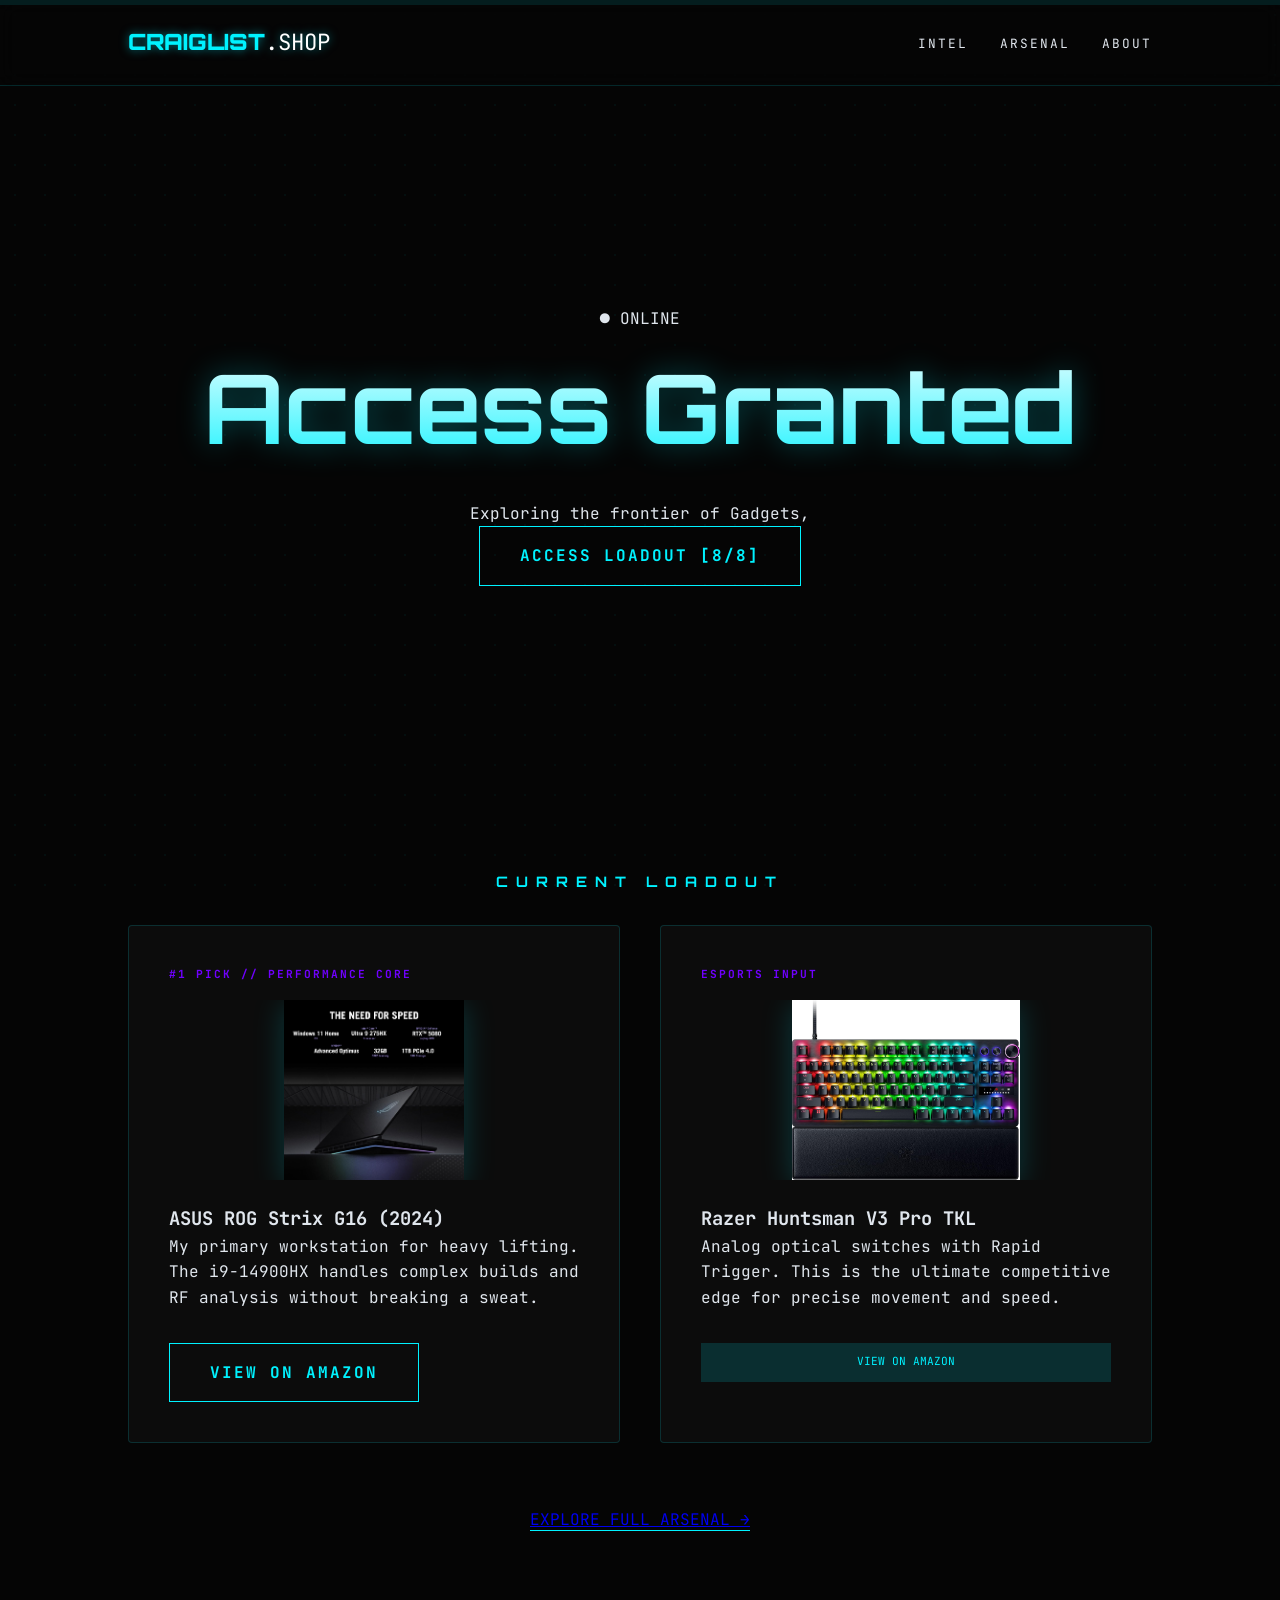
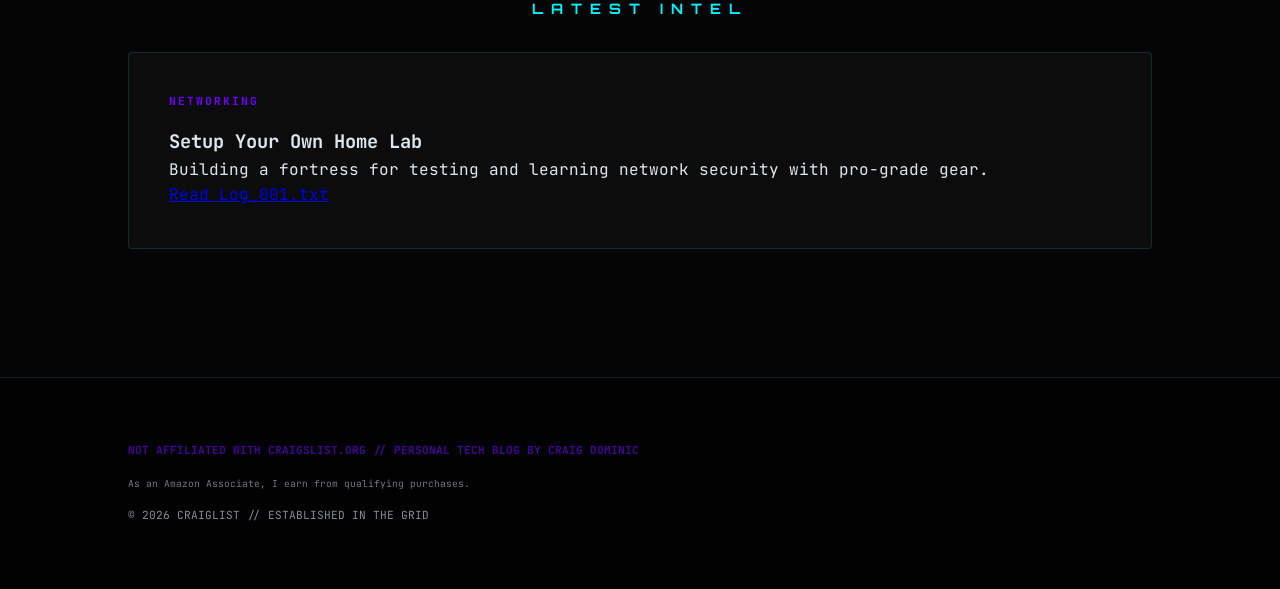
==== commit 412d002c: "working on adding new images and products" ====
--- a/index.html
+++ b/index.html
@@ -26,7 +26,7 @@
     <div class="hero-content">
         <div class="terminal-header">
             <span class="status-indicator">● ONLINE</span>
-            <h1 class="glitch" data-text="CRAIGLIST_FIELD_KIT">CRAIGLIST_FIELD_KIT</h1>
+            <h1 class="glitch" data-text="CRAIGLIST_FIELD_KIT">Access Granted</h1>
         </div>
         
         <div class="status-log">
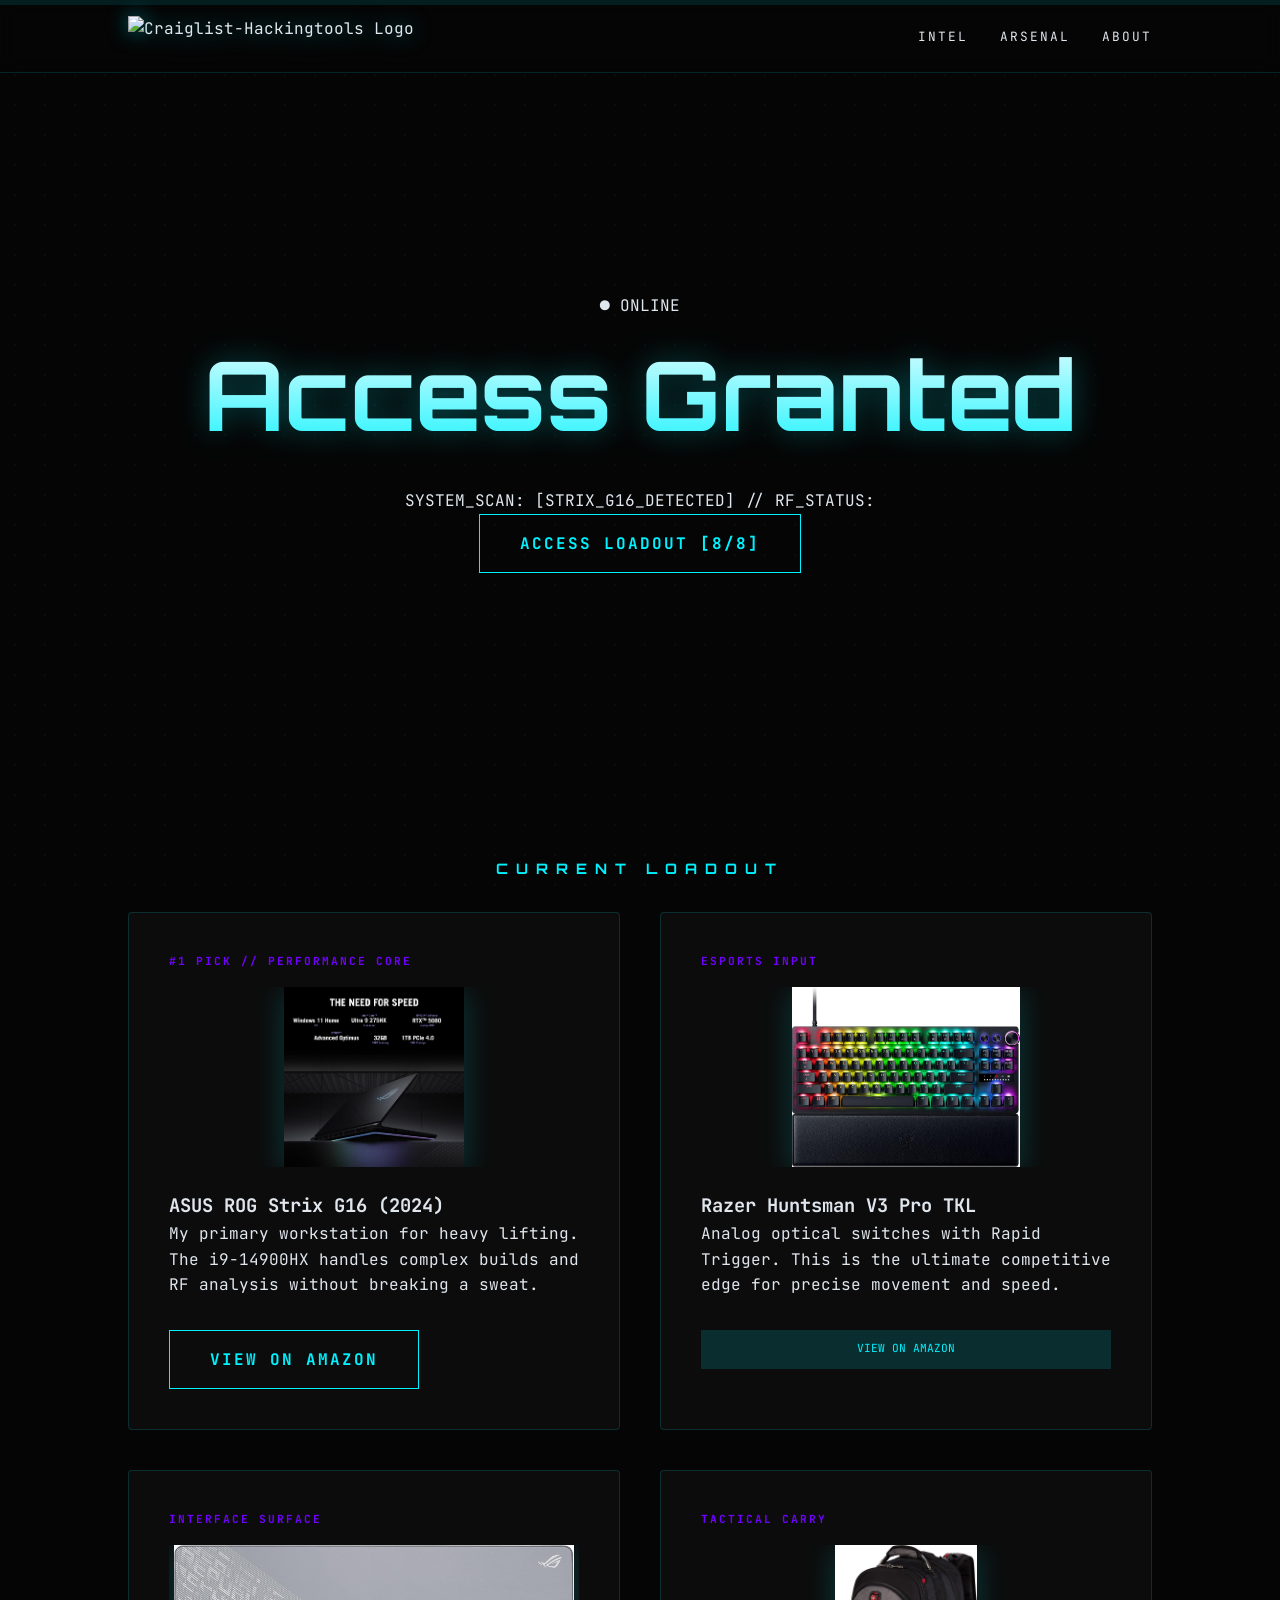
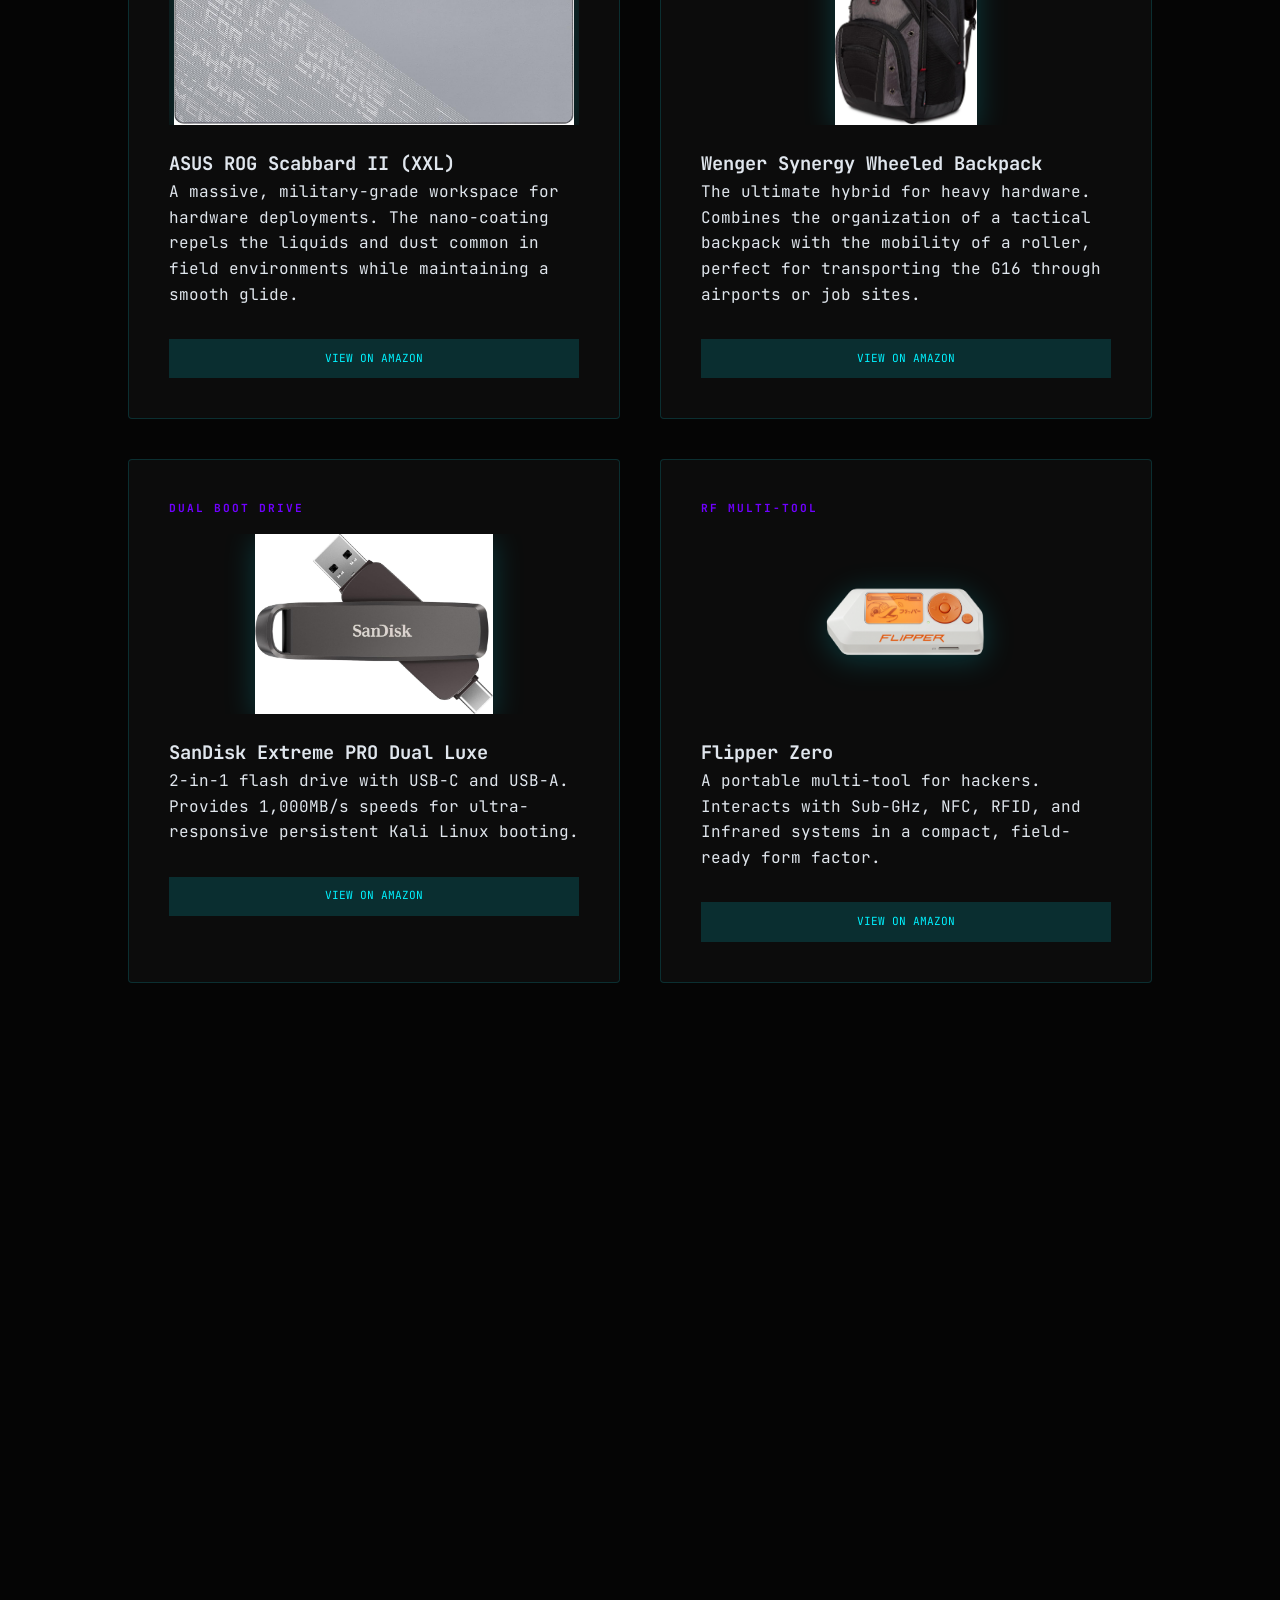
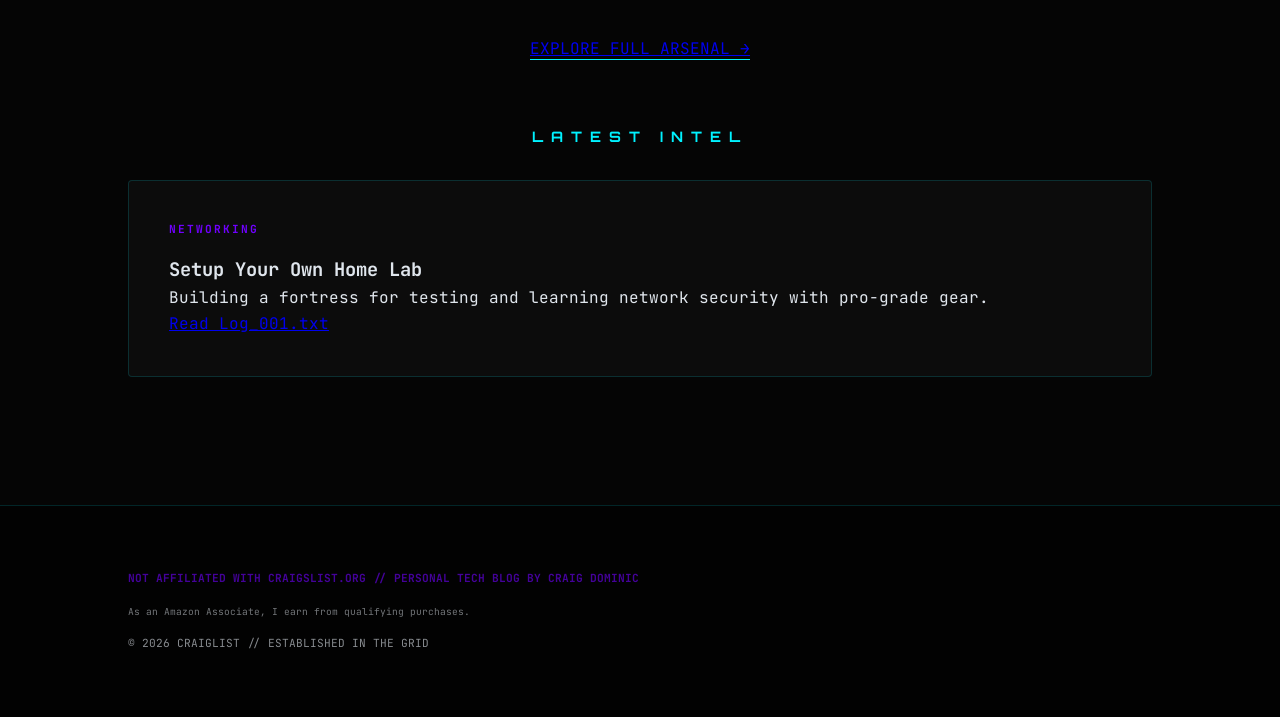
==== commit a414fbe4: "trying to fix broken json, trying to add image for logo" ====
--- a/index.html
+++ b/index.html
@@ -3,7 +3,10 @@
 <head>
     <meta charset="UTF-8">
     <meta name="viewport" content="width=device-width, initial-scale=1.0">
-    <title>Craiglist | Expert Tech Reviews & RF Analysis</title>
+    <title>Craiglist-Hackingtools | Access Granted</title>
+    
+    <link rel="icon" type="image/png" href="images/craiglistlogo.png">
+
     <link href="https://fonts.googleapis.com/css2?family=JetBrains+Mono:wght@400;700&family=Orbitron:wght@400;900&display=swap" rel="stylesheet">
     <link rel="stylesheet" href="styles.css">
 </head>
@@ -13,7 +16,9 @@
     
     <header>
         <nav>
-            <div class="logo">CRAIGLIST<span class="cursor-blink">.SHOP</span></div>
+            <div class="logo">
+                <img src="images/craiglistlogo.png" alt="Craiglist-Hackingtools Logo" class="header-logo-img">
+            </div>
             <ul>
                 <li><a href="#intel" class="nav-link">INTEL</a></li>
                 <li><a href="arsenal.html" class="nav-link">ARSENAL</a></li>
@@ -26,7 +31,7 @@
     <div class="hero-content">
         <div class="terminal-header">
             <span class="status-indicator">● ONLINE</span>
-            <h1 class="glitch" data-text="CRAIGLIST_FIELD_KIT">Access Granted</h1>
+            <h1 class="glitch" data-text="FIELD_KIT_ACCESS">Access Granted</h1>
         </div>
         
         <div class="status-log">
@@ -78,10 +83,11 @@
             .then(response => response.json())
             .then(data => {
                 const grid = document.getElementById('homepage-loadout-grid');
-                // Slice for Top 2 items on Home Page
-                const topTwo = data.loadout.slice(0, 2);
+                
+                // CRITICAL EDIT: Change from '2' to '8' to slice all units
+                const tacticalLoadout = data.loadout.slice(0, 8);
 
-                topTwo.forEach((item, index) => {
+                tacticalLoadout.forEach((item, index) => {
                     const card = document.createElement('div');
                     card.className = index === 0 ? 'item-card featured-item' : 'item-card';
                     
@@ -103,8 +109,9 @@
             })
             .catch(err => console.error("Error loading loadout data:", err));
 
-        // 2. Typewriter Effect
-        const text = "Exploring the frontier of Gadgets, Hacking, and Tech Culture.";
+        // 2. Updated Typewriter Effect to match Hacking Tools niche
+        // This is where you can update the status log content
+        const text = "SYSTEM_SCAN: [STRIX_G16_DETECTED] // RF_STATUS: ACTIVE // [8/8]_LOADOUT_UNITS_READY...";
         let i = 0;
         const target = document.getElementById('typewriter');
         function typeWriter() {
--- a/styles.css
+++ b/styles.css
@@ -47,24 +47,39 @@
 
 /* --- NAVIGATION --- */
 header {
-    padding: 1.5rem 10%;
+    padding: 1rem 10%; /* EDIT: Slightly tighter padding for image height */
     backdrop-filter: blur(10px);
     border-bottom: 1px solid var(--border);
     position: sticky; top: 0; z-index: 50;
+    background: rgba(5, 5, 5, 0.8); /* Added slight bg for backdrop blur */
 }
 
 nav { display: flex; justify-content: space-between; align-items: center; }
 
+/* --- MERGED LOGO STYLES (TEXT TO IMAGE) --- */
 .logo {
-    font-family: 'Orbitron', sans-serif;
-    font-weight: 900; font-size: 1.4rem;
-    color: var(--primary);
-    text-shadow: 0 0 10px rgba(0, 242, 255, 0.5);
-}
-
-.logo span { font-family: 'JetBrains Mono', monospace; font-weight: 400; }
-.cursor-blink { animation: blink 1s step-end infinite; color: #fff; }
-@keyframes blink { 50% { opacity: 0; } }
+    display: flex; /* Ensures vertical alignment */
+    align-items: center;
+    /* EDIT: Orbitron font rules removed; no longer needed for image logo */
+}
+
+/* MERGED: Specific rule for the image inside the .logo container */
+.header-logo-img {
+    height: 40px; /* Target height to match nav links */
+    width: auto;   /* Preserves aspect ratio */
+    filter: drop-shadow(0 0 10px rgba(0, 242, 255, 0.5)); /* MERGED: Preserves the text-shadow glow effect */
+    transition: 0.3s ease; /* For smooth hovering effects */
+}
+
+/* MERGED: Add a subtle glow pulse on hover for interactivity */
+.header-logo-img:hover {
+    filter: drop-shadow(0 0 15px rgba(0, 242, 255, 0.8));
+    transform: scale(1.03); /* Tiny scale up on hover */
+}
+
+/* MERGED: Blinking cursor rules removed; image logo has a static underscore cursor */
+/* .cursor-blink { animation: blink 1s step-end infinite; color: #fff; } */
+/* @keyframes blink { 50% { opacity: 0; } } */
 
 nav ul { display: flex; list-style: none; }
 nav ul li { margin-left: 2rem; }
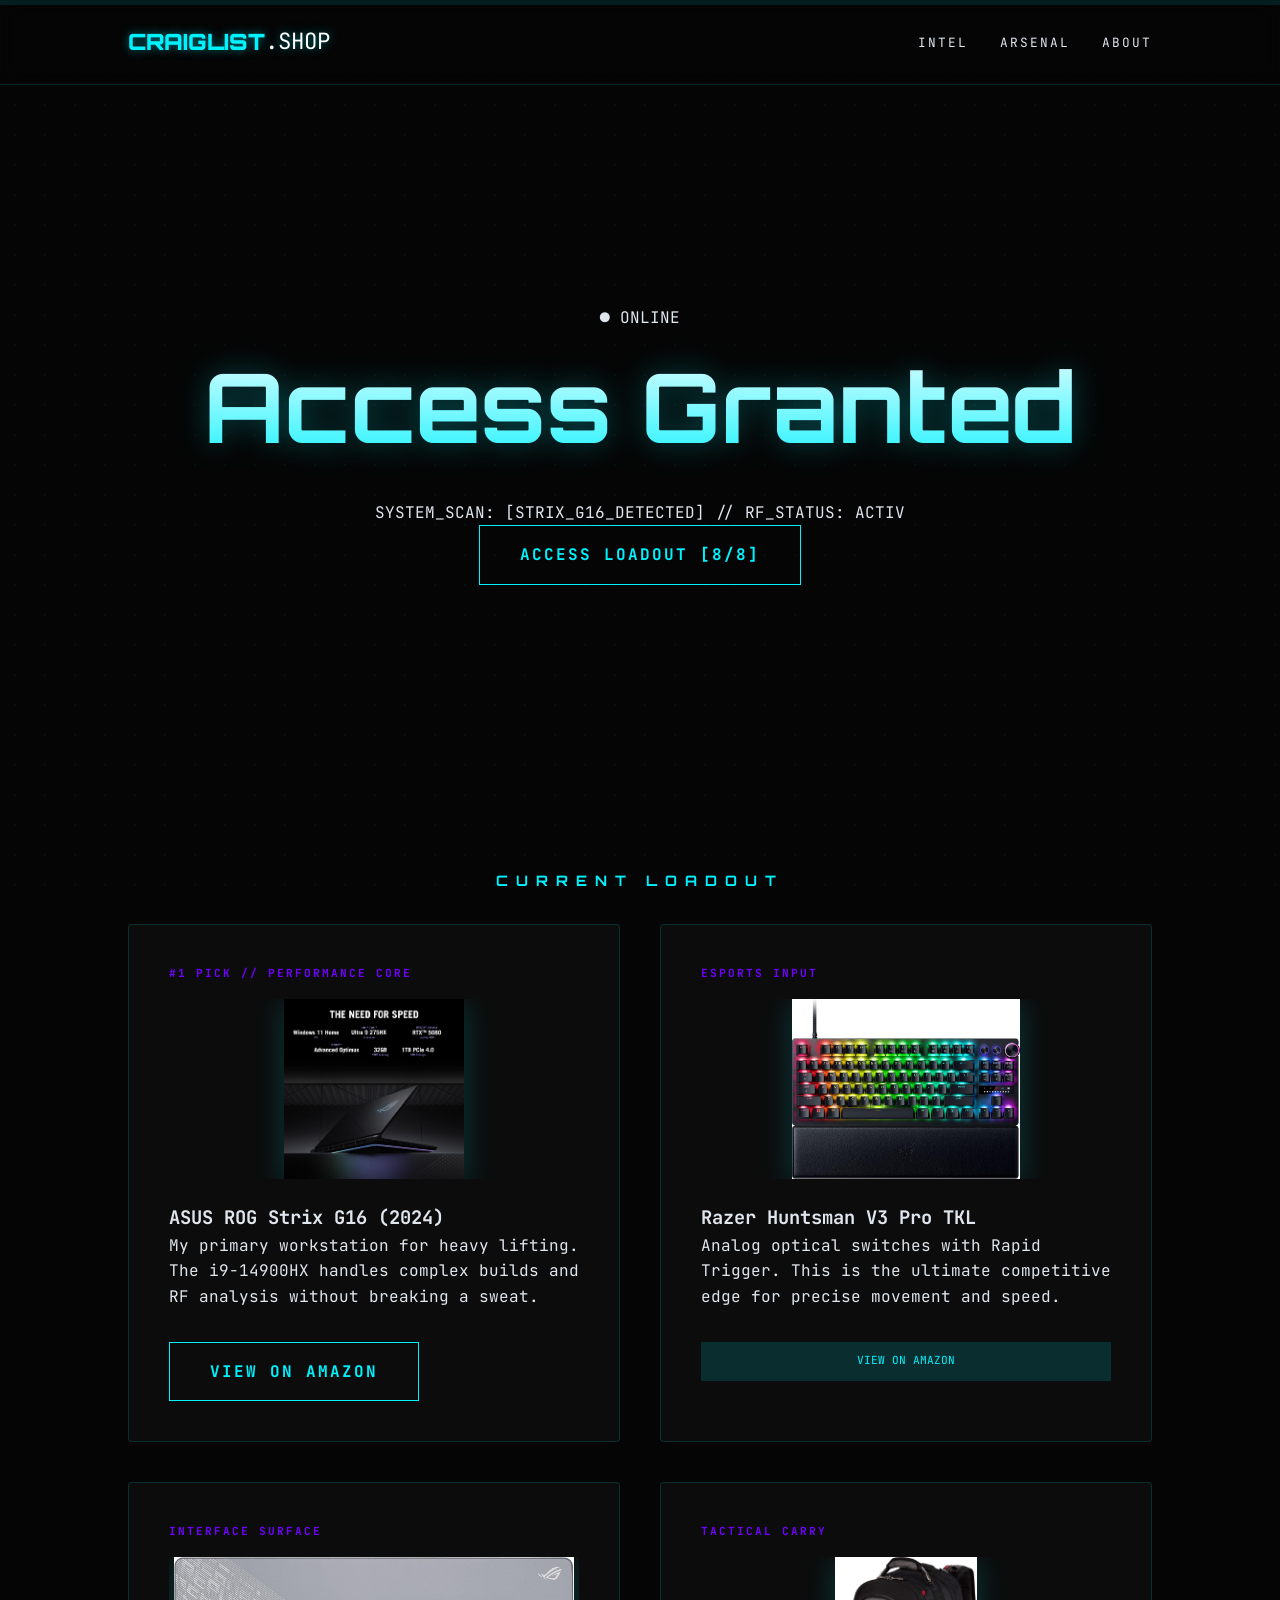
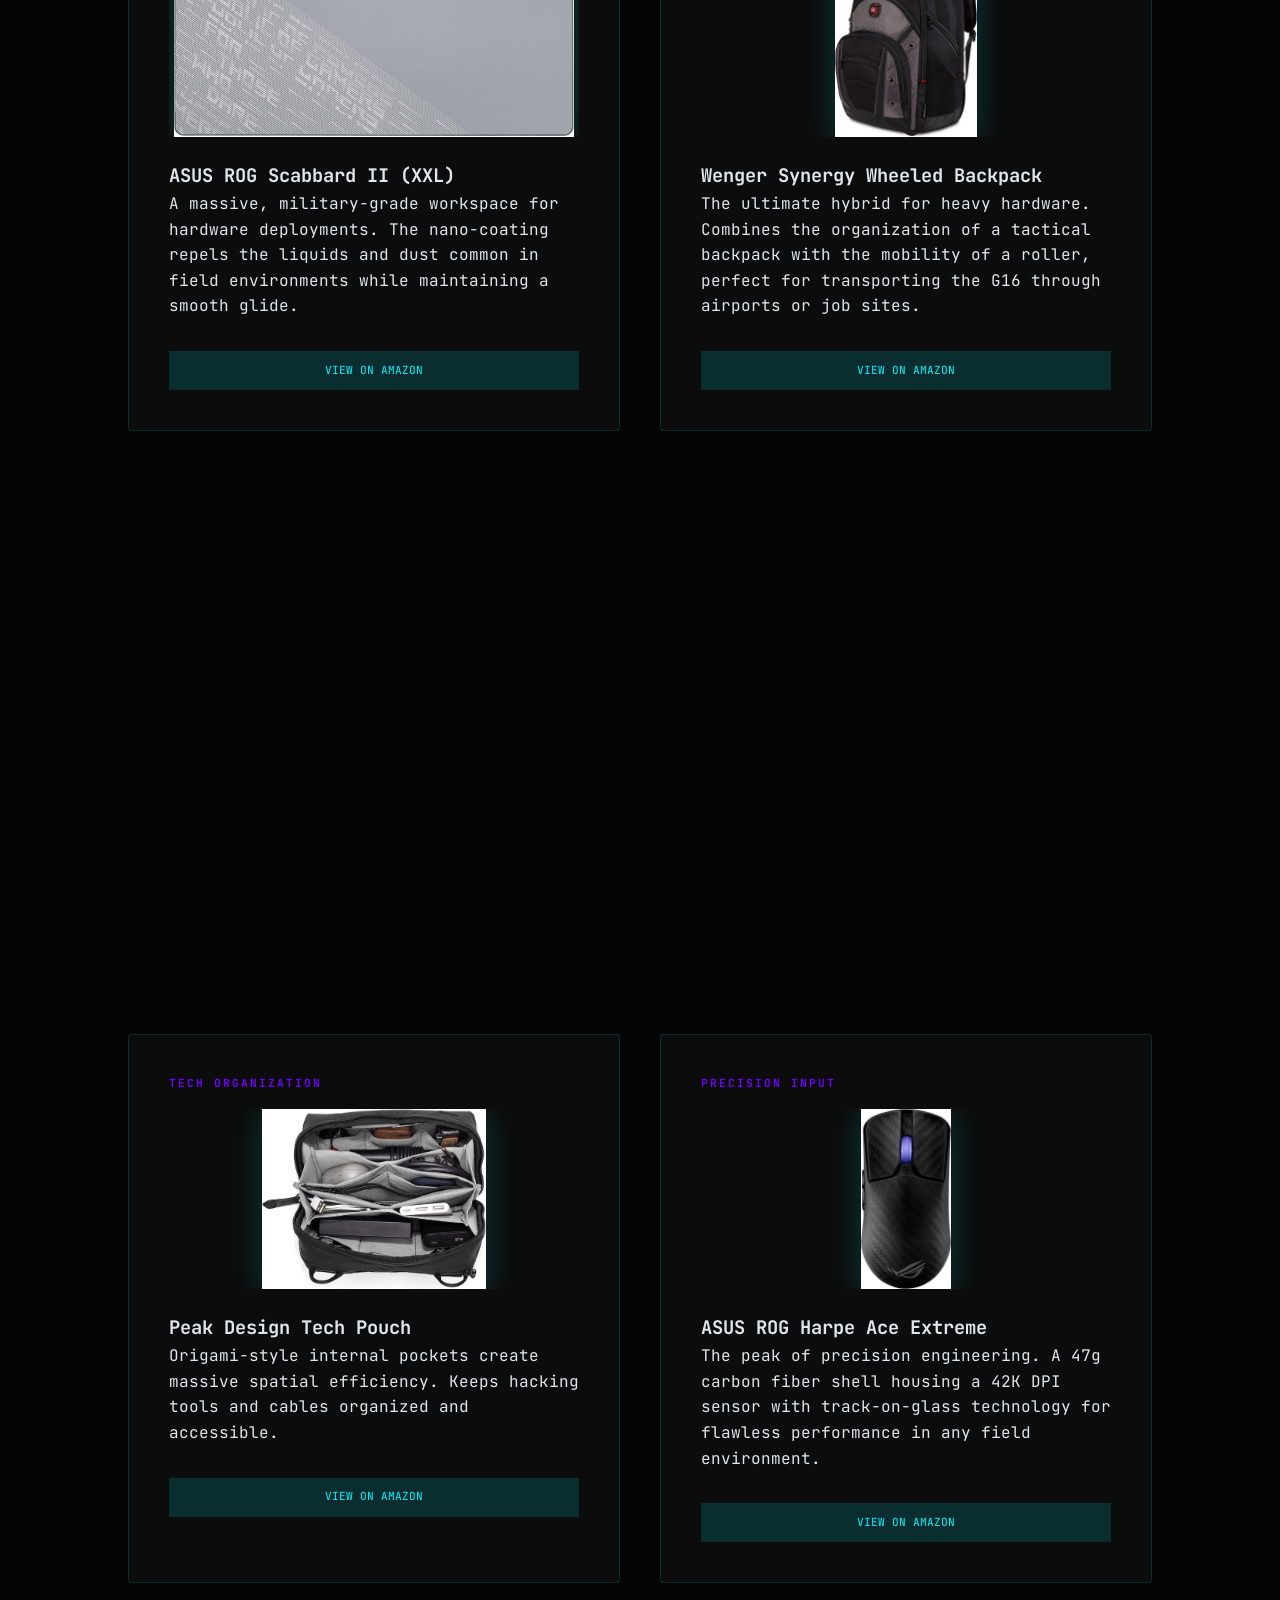
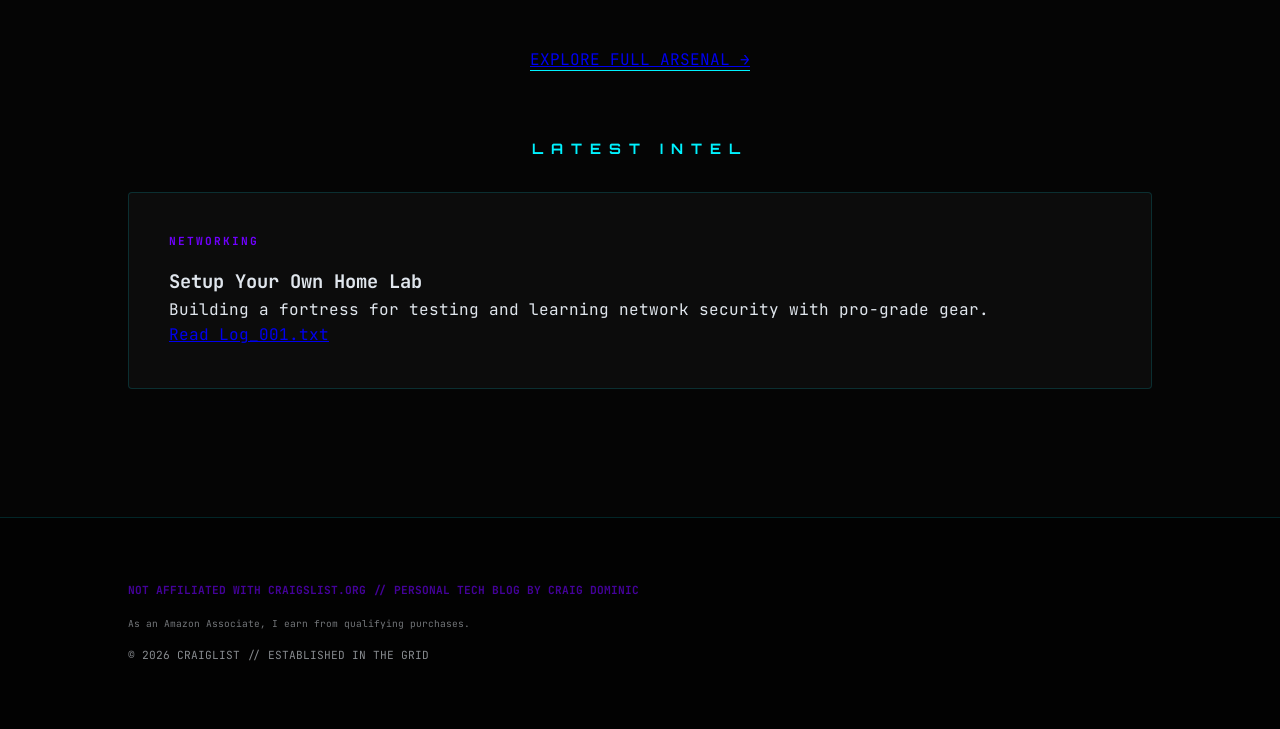
==== commit 98a8a5ef: "please work" ====
--- a/index.html
+++ b/index.html
@@ -16,9 +16,7 @@
     
     <header>
         <nav>
-            <div class="logo">
-                <img src="images/craiglistlogo.png" alt="Craiglist-Hackingtools Logo" class="header-logo-img">
-            </div>
+            <div class="logo">CRAIGLIST<span class="cursor-blink">.SHOP</span></div>
             <ul>
                 <li><a href="#intel" class="nav-link">INTEL</a></li>
                 <li><a href="arsenal.html" class="nav-link">ARSENAL</a></li>
@@ -28,21 +26,21 @@
     </header>
 
     <section class="hero">
-    <div class="hero-content">
-        <div class="terminal-header">
-            <span class="status-indicator">● ONLINE</span>
-            <h1 class="glitch" data-text="FIELD_KIT_ACCESS">Access Granted</h1>
+        <div class="hero-content">
+            <div class="terminal-header">
+                <span class="status-indicator">● ONLINE</span>
+                <h1 class="glitch" data-text="FIELD_KIT_ACCESS">Access Granted</h1>
+            </div>
+            
+            <div class="status-log">
+                <p id="typewriter" class="terminal-text"></p>
+            </div>
+
+            <div class="hero-actions">
+                <a href="#loadout" class="btn-primary">ACCESS LOADOUT [8/8]</a>
+            </div>
         </div>
-        
-        <div class="status-log">
-            <p id="typewriter" class="terminal-text"></p>
-        </div>
-
-        <div class="hero-actions">
-            <a href="#loadout" class="btn-primary">ACCESS LOADOUT [8/8]</a>
-        </div>
-    </div>
-</section>
+    </section>
 
     <main>
         <section id="loadout">
@@ -110,7 +108,6 @@
             .catch(err => console.error("Error loading loadout data:", err));
 
         // 2. Updated Typewriter Effect to match Hacking Tools niche
-        // This is where you can update the status log content
         const text = "SYSTEM_SCAN: [STRIX_G16_DETECTED] // RF_STATUS: ACTIVE // [8/8]_LOADOUT_UNITS_READY...";
         let i = 0;
         const target = document.getElementById('typewriter');
--- a/styles.css
+++ b/styles.css
@@ -47,39 +47,40 @@
 
 /* --- NAVIGATION --- */
 header {
-    padding: 1rem 10%; /* EDIT: Slightly tighter padding for image height */
+    padding: 1.5rem 10%;
     backdrop-filter: blur(10px);
     border-bottom: 1px solid var(--border);
     position: sticky; top: 0; z-index: 50;
-    background: rgba(5, 5, 5, 0.8); /* Added slight bg for backdrop blur */
+    background: rgba(5, 5, 5, 0.8);
 }
 
 nav { display: flex; justify-content: space-between; align-items: center; }
 
-/* --- MERGED LOGO STYLES (TEXT TO IMAGE) --- */
+/* REVERTED: NAVIGATION LOGO (TEXT-BASED) */
 .logo {
-    display: flex; /* Ensures vertical alignment */
+    font-family: 'Orbitron', sans-serif;
+    font-weight: 900; 
+    font-size: 1.4rem;
+    color: var(--primary);
+    text-shadow: 0 0 10px rgba(0, 242, 255, 0.5);
+    display: flex;
     align-items: center;
-    /* EDIT: Orbitron font rules removed; no longer needed for image logo */
-}
-
-/* MERGED: Specific rule for the image inside the .logo container */
-.header-logo-img {
-    height: 40px; /* Target height to match nav links */
-    width: auto;   /* Preserves aspect ratio */
-    filter: drop-shadow(0 0 10px rgba(0, 242, 255, 0.5)); /* MERGED: Preserves the text-shadow glow effect */
-    transition: 0.3s ease; /* For smooth hovering effects */
-}
-
-/* MERGED: Add a subtle glow pulse on hover for interactivity */
-.header-logo-img:hover {
-    filter: drop-shadow(0 0 15px rgba(0, 242, 255, 0.8));
-    transform: scale(1.03); /* Tiny scale up on hover */
-}
-
-/* MERGED: Blinking cursor rules removed; image logo has a static underscore cursor */
-/* .cursor-blink { animation: blink 1s step-end infinite; color: #fff; } */
-/* @keyframes blink { 50% { opacity: 0; } } */
+}
+
+.logo span { 
+    font-family: 'JetBrains Mono', monospace; 
+    font-weight: 400; 
+}
+
+/* RE-ENABLED: TERMINAL CURSOR BLINK */
+.cursor-blink { 
+    animation: blink 1s step-end infinite; 
+    color: #fff; 
+}
+
+@keyframes blink { 
+    50% { opacity: 0; } 
+}
 
 nav ul { display: flex; list-style: none; }
 nav ul li { margin-left: 2rem; }
@@ -277,9 +278,7 @@
 .disclaimer { color: var(--accent); font-size: 0.7rem; margin-bottom: 1rem; font-weight: bold; }
 footer p { font-size: 0.7rem; opacity: 0.6; }
 
-/* --- MOBILE OPTIMIZATION (BREAKPOINTS) --- */
-
-/* Medium Devices (Tablets/Laptops) */
+/* --- MOBILE OPTIMIZATION --- */
 @media (max-width: 992px) {
     .flex-layout {
         flex-direction: column-reverse;
@@ -292,22 +291,16 @@
     }
 }
 
-/* Small Devices (Phones) */
 @media (max-width: 768px) {
     * { cursor: auto; }
-
     header { padding: 1rem 5%; }
     nav { flex-direction: column; gap: 1rem; }
     nav ul { gap: 1rem; justify-content: center; width: 100%; }
-
     .hero h1 { font-size: 2.5rem; }
     .grid { padding: 0 5%; grid-template-columns: 1fr; }
-
     .featured-pick { padding: 2rem 1.5rem; }
     .pick-info h2 { font-size: 1.8rem; }
     .spec-list { grid-template-columns: 1fr; }
-
-    /* Button full-width on mobile for easier tapping */
     .btn-primary, .btn-amazon, .btn-sm {
         width: 100%;
         text-align: center;
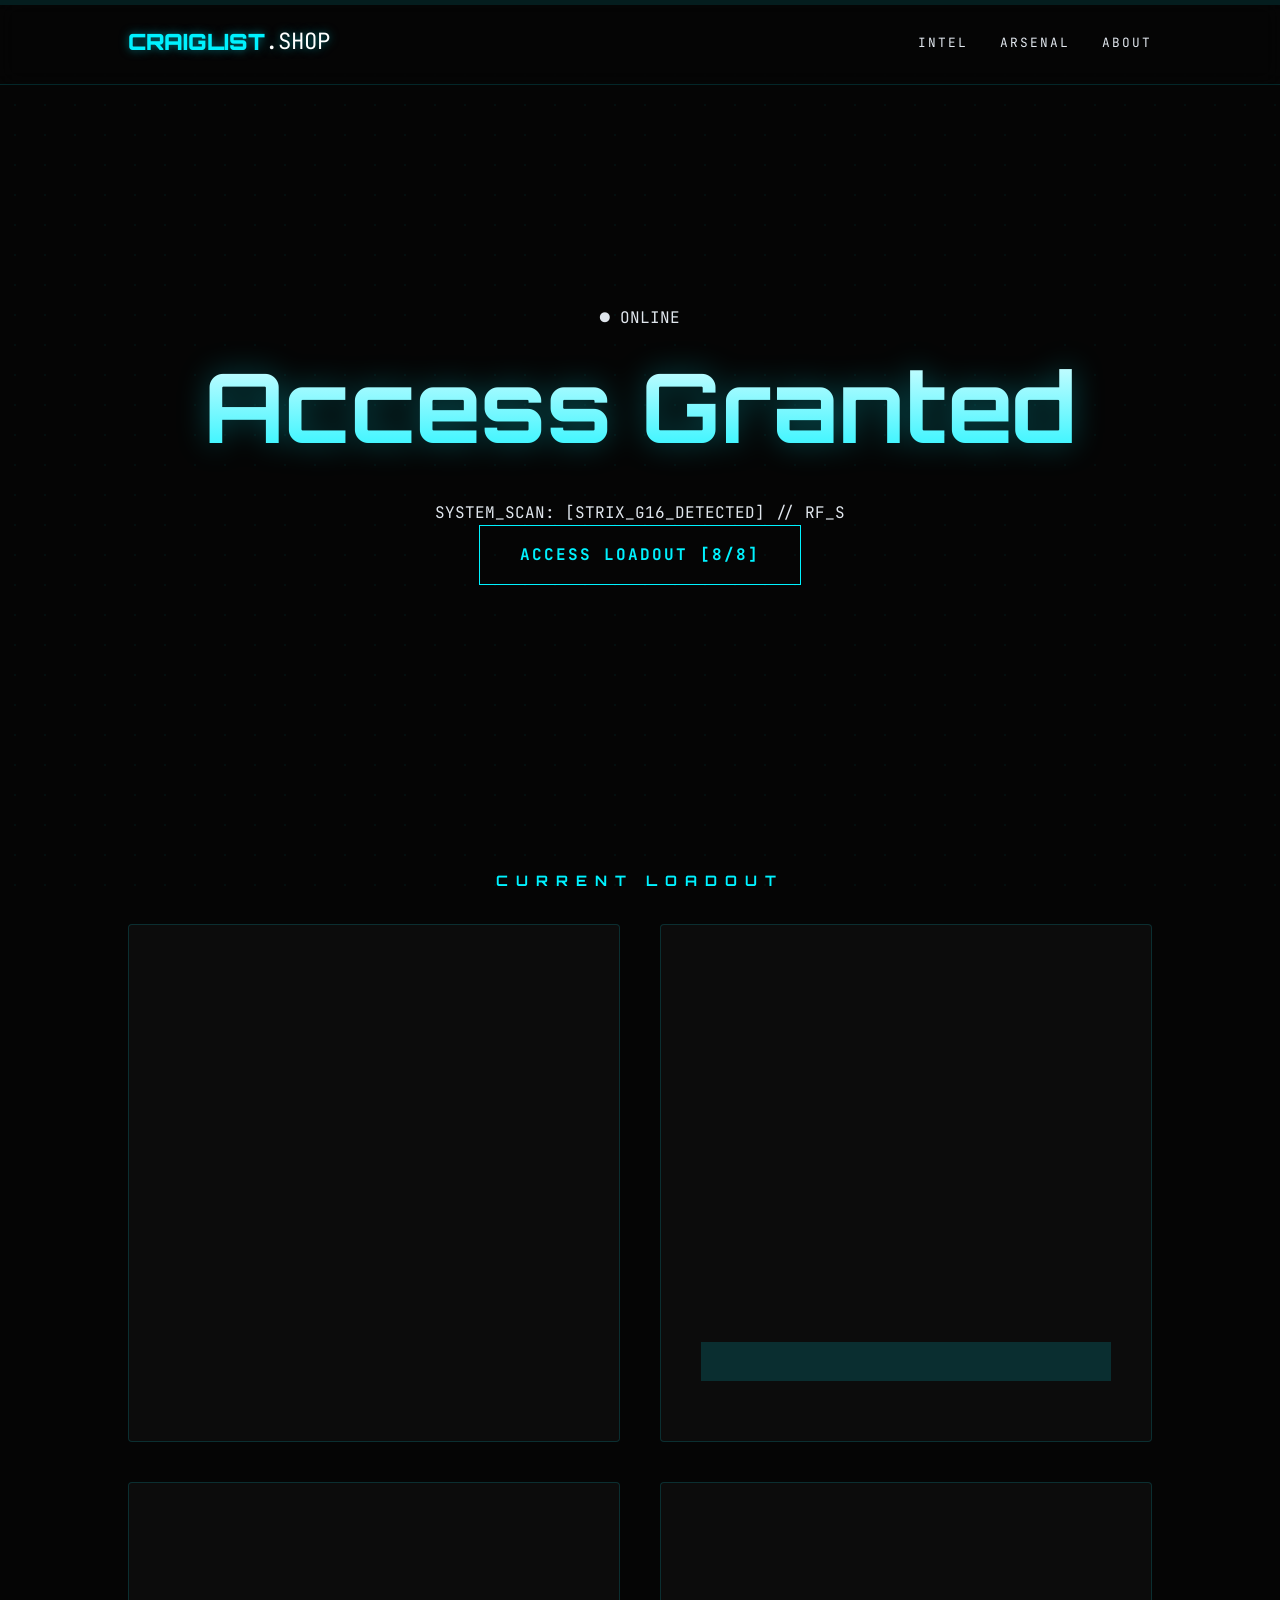
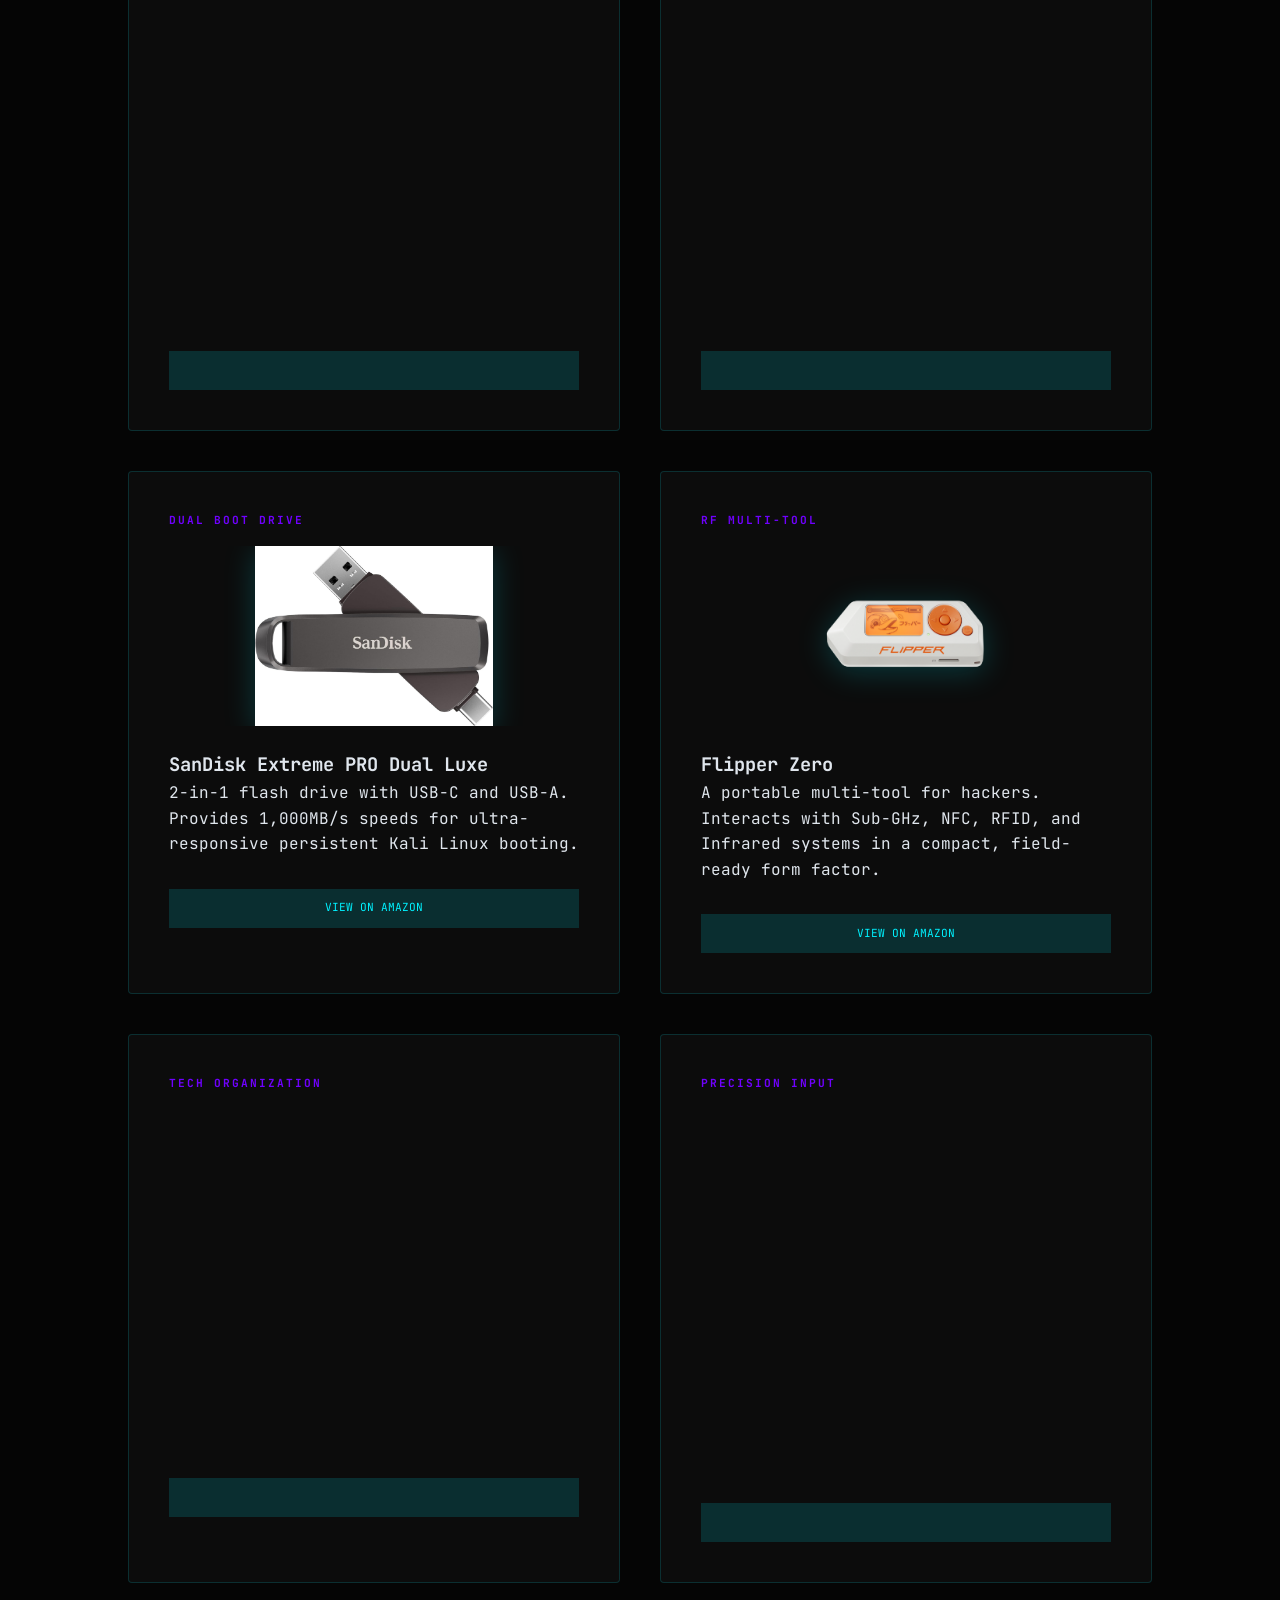
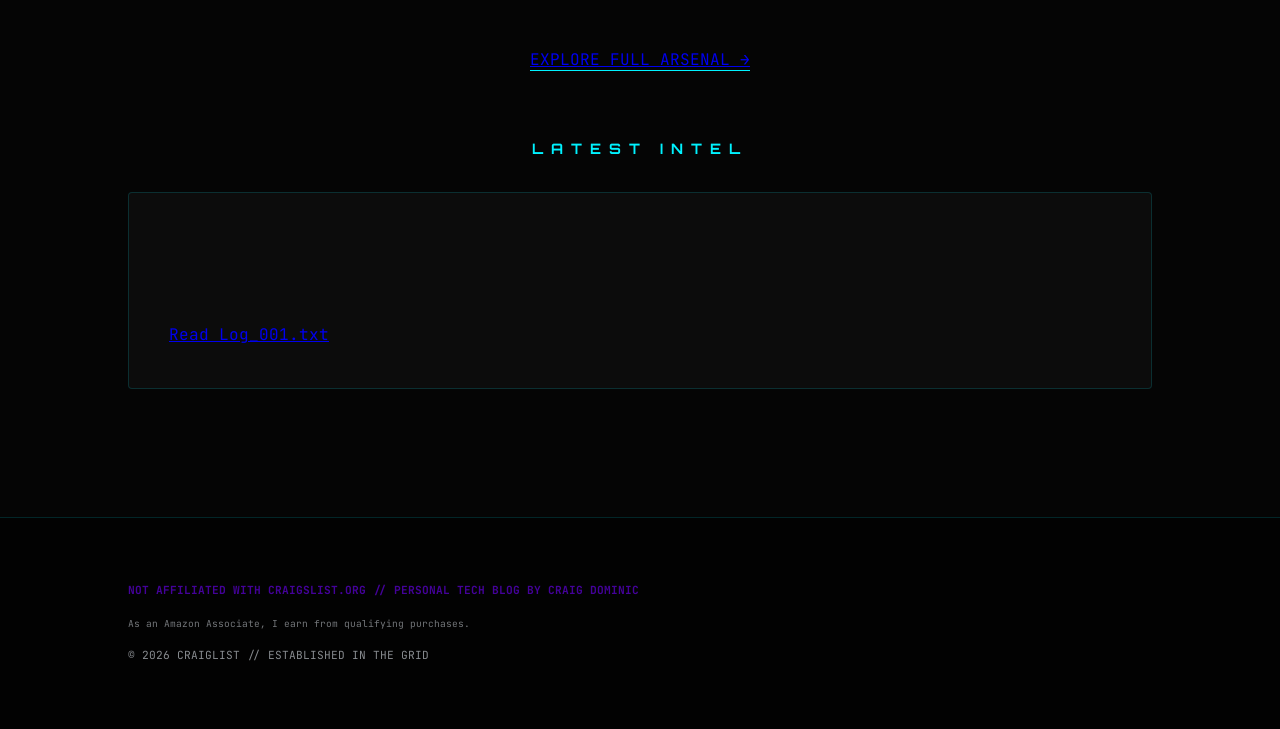
==== commit dc7543a0: "adding the new tracker from google analytics" ====
--- a/index.html
+++ b/index.html
@@ -1,6 +1,17 @@
 <!DOCTYPE html>
 <html lang="en">
 <head>
+
+    <!-- Google tag (gtag.js) -->
+<script async src="https://www.googletagmanager.com/gtag/js?id=G-6QVK2JPNYY"></script>
+<script>
+  window.dataLayer = window.dataLayer || [];
+  function gtag(){dataLayer.push(arguments);}
+  gtag('js', new Date());
+
+  gtag('config', 'G-6QVK2JPNYY');
+</script>
+
     <meta charset="UTF-8">
     <meta name="viewport" content="width=device-width, initial-scale=1.0">
     <title>Craiglist-Hackingtools | Access Granted</title>
